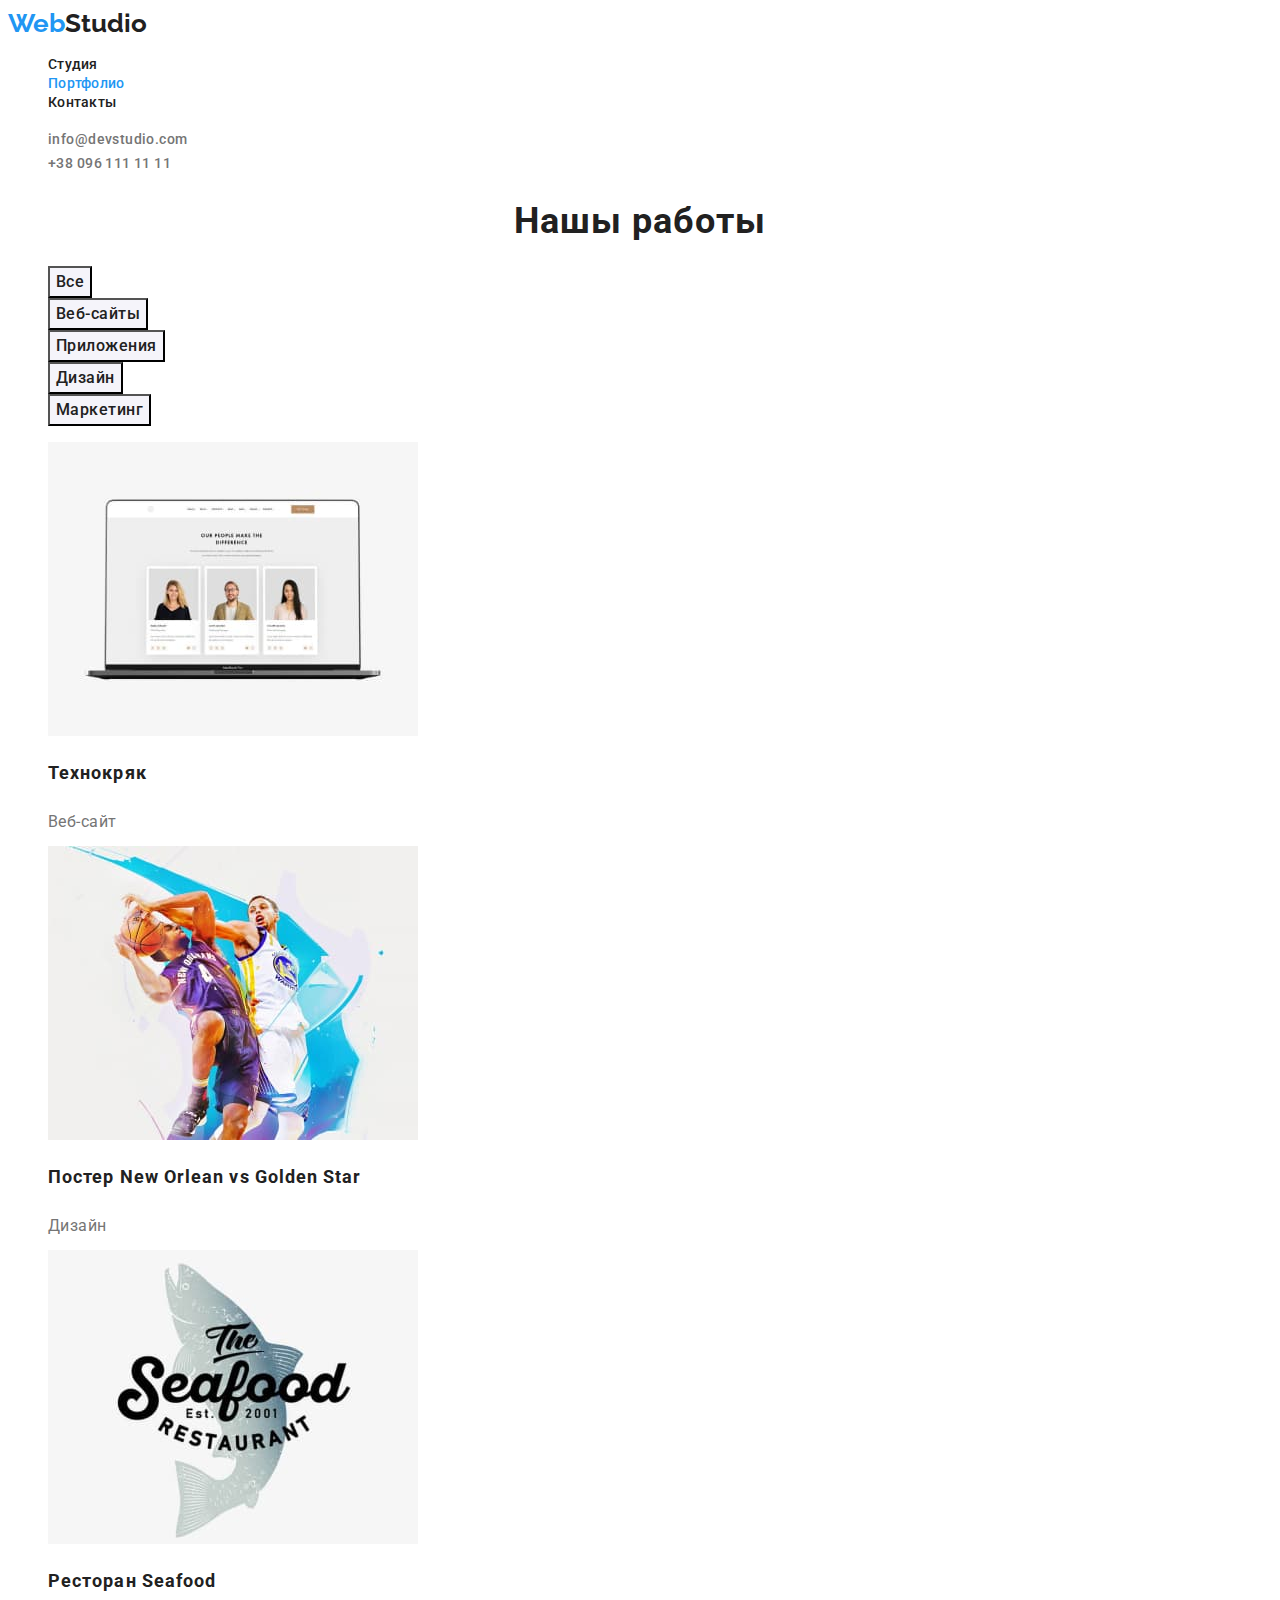
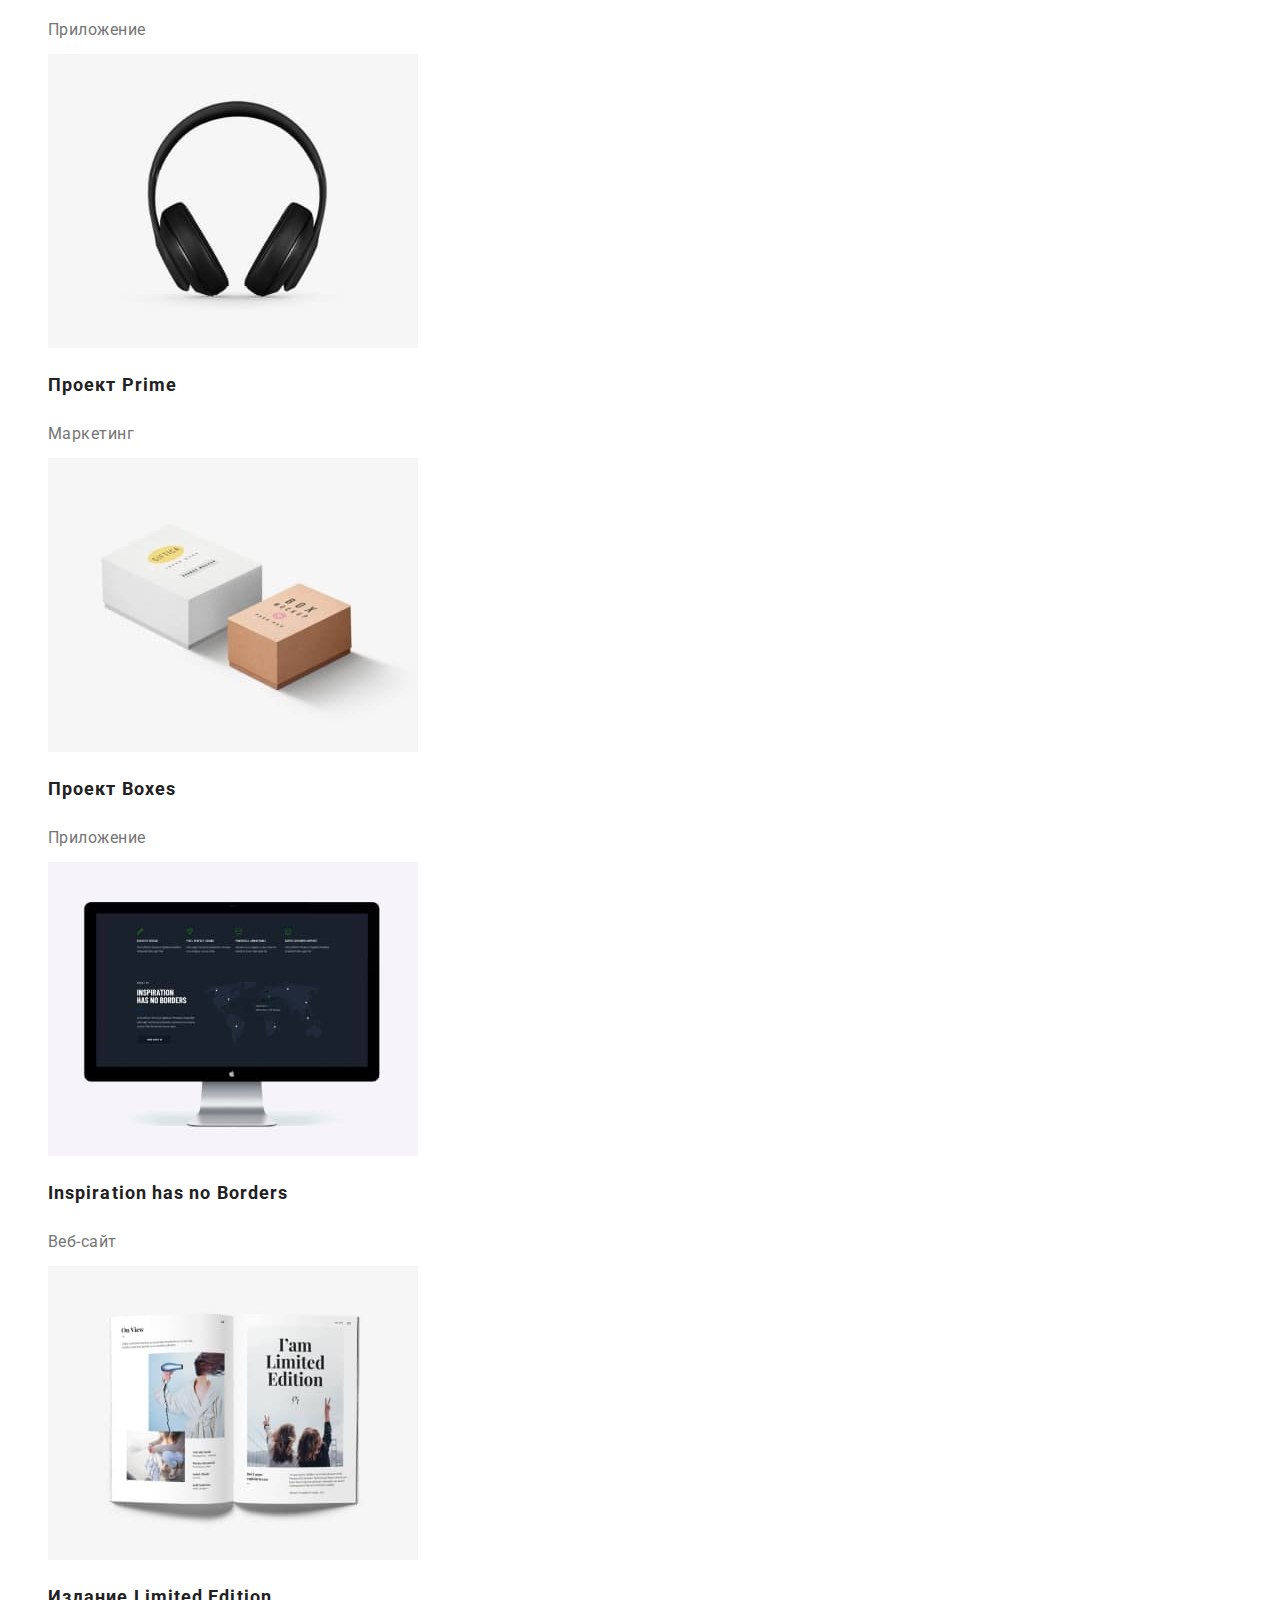
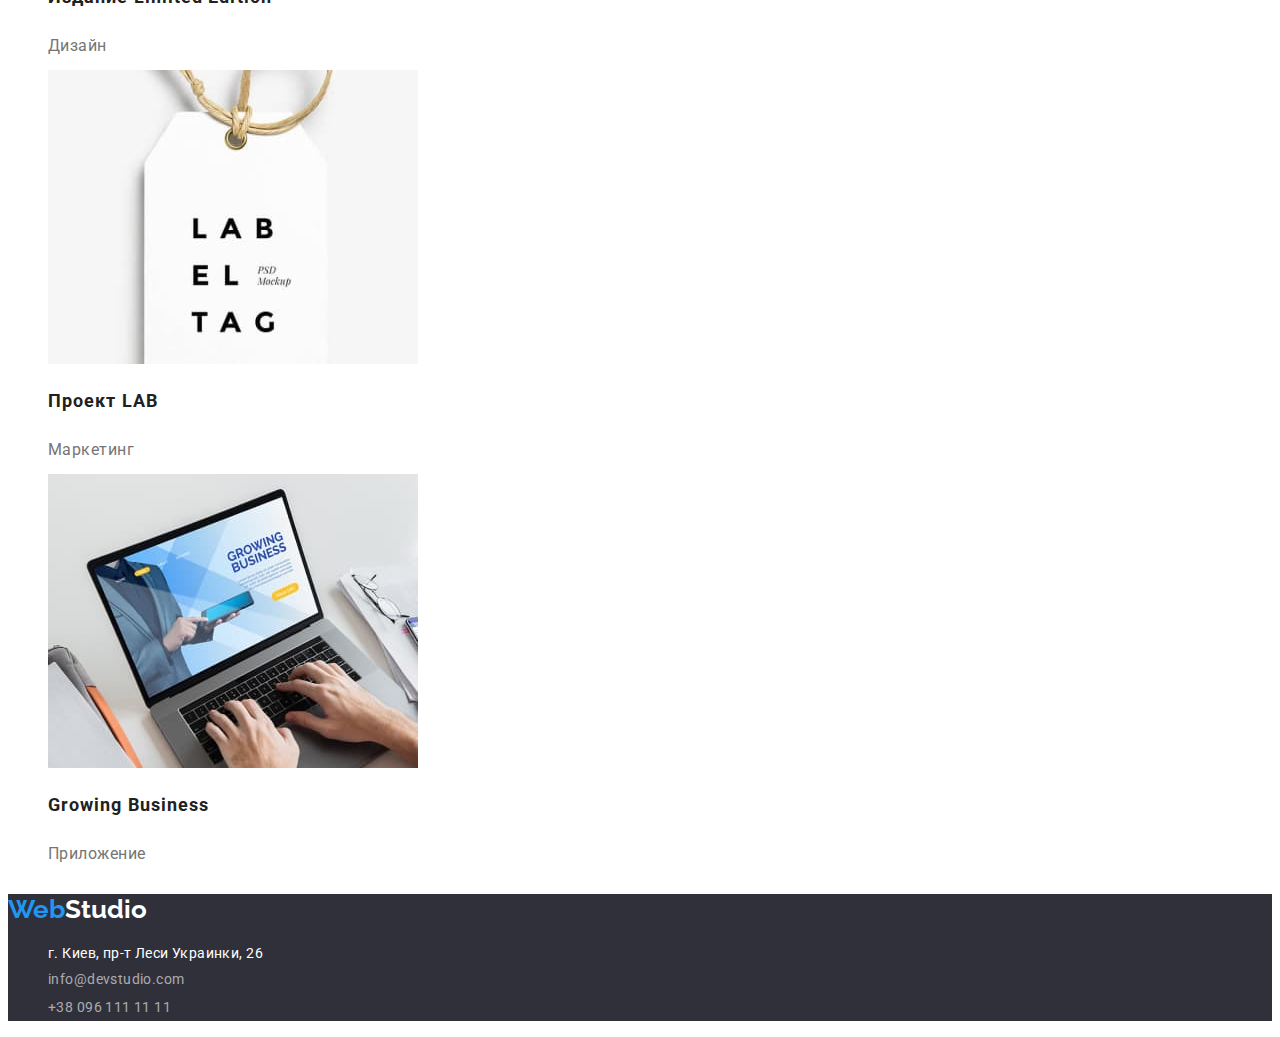
==== portfolio.html @ 5c6fa49e "Create a new repository #3" ====
<!DOCTYPE html>

<html lang="ru">

<head>
    <meta charset="UTF-8">
    <title>Портфолио</title>
    <link rel="preconnect" href="https://fonts.googleapis.com">
    <link rel="preconnect" href="https://fonts.gstatic.com" crossorigin>
    <link href="https://fonts.googleapis.com/css2?family=Raleway:wght@700&family=Roboto:wght@400;500;700;900&display=swap" rel="stylesheet">
    <link rel="stylesheet" href="./css/styles.css" />
</head>
<body>
    <header class="main-header">
        <a href="./index.html" class="logo"><span class="accent">Web</span>Studio</a>
        <nav class="main-nav">
            <ul class="list">
                <li class="mian-menu-item">
                    <a href="./index.html" class="main-menu-link">Студия</a>
                </li>
                <li class="main-menu-item">
                    <a href="./portfolio.html" class="current main-menu-link">Портфолио</a>
                </li>
                <li class="main-menu-item">
                    <a href="#" class="main-menu-link">Контакты</a>
                </li>
            </ul>
        </nav>
        <ul class="list">
            <li class="address-link">
                <a href="mailto:info@devstudio.com" class="contacts-header">info@devstudio.com</a>
            </li>
            <li class="address-link">
                <a href="tel:+380961111111" class="contacts-header">+38 096 111 11 11</a>
            </li>
        </ul>
    </header>
    <main>
        <section class="our-job">
            <h1 class="section-title">Нашы работы</h1>
            <ul class="filter list">
                <li class="filter-item">
                    <button type="button" class="filter-button">Все</button>
                </li>
                <li class="filter-item">
                    <button type="button" class="filter-button">Веб-сайты</button>
                </li>
                <li class="filter-item">
                    <button type="button" class="filter-button">Приложения</button>
                </li>
                <li class="filter-item">
                    <button type="button" class="filter-button">Дизайн</button>
                </li>
                <li class="filter-item">
                    <button type="button" class="filter-button">Маркетинг</button>
                </li>
            </ul>
            <ul class="list">
                <li class="project-card">
                    <img src="./images/card-technockrayk.jpg" alt="Основная страница сайта" width="370" height="294">
                    <h2 class="card-title">Технокряк</h2>
                    <p class="project-category">Веб-сайт</p>
                </li>
                <li class="project-card">
                    <img src="./images/card-poster.jpg" alt="Два баскетболиста с мячом" width="370" height="294">
                    <h2 class="card-title">Постер New Orlean vs Golden Star</h2>
                    <p class="project-category">Дизайн</p>
                </li>
                <li class="project-card">
                    <img src="./images/card-restoran.jpg" alt="Логотп ресторана" width="370" height="294">
                    <h2 class="card-title">Ресторан Seafood</h2>
                    <p class="project-category">Приложение</p>
                </li>
                <li class="project-card">
                    <img src="./images/card-prime.jpg" alt="Полноразмерные наушники" width="370" height="294">
                    <h2 class="card-title">Проект Prime</h2>
                    <p class="project-category">Маркетинг</p>
                </li>
                <li class="project-card">
                    <img src="./images/card-boxes.jpg" alt="Две коробки" width="370" height="294">
                    <h2 class="card-title">Проект Boxes</h2>
                    <p class="project-category">Приложение</p>
                </li>
                <li class="project-card">
                    <img src="./images/card-noborders.jpg" alt="Фото главной страници 'проекта' Веб-сайта на мониторе" width="370" height="294">
                    <h2 class="card-title">Inspiration has no Borders</h2>
                    <p class="project-category">Веб-сайт</p>
                </li>
                <li class="project-card">
                    <img src="./images/card-publication.jpg" alt="<Журнал в развороте>" width="370" height="294">
                    <h2 class="card-title">Издание Limited Edition</h2>
                    <p class="project-category">Дизайн</p>
                </li>
                <li class="project-card">
                    <img src="./images/card-lab.jpg" alt="Бирка с логотипом проекта" width="370" height="294">
                    <h2 class="card-title">Проект LAB</h2>
                    <p class="project-category">Маркетинг</p>
                </li>
                <li class="project-card">
                    <img src="./images/card-growing.jpg" alt="Фото Веб-сайта для приложения на ноутбуке" width="370" height="294">
                    <h2 class="card-title">Growing Business</h2>
                    <p class="project-category">Приложение</p>
                </li>
            </ul>
        </section>
    </main>
    <footer class="main-footer">
        <a href="./index.html" class="logo"><span class="accent">Web</span><span class="logo-white">Studio</span></a>
        <address>
            <ul class="list">
                <li>
                    <a href="#" class="address-link">г. Киев, пр-т Леси Украинки, 26</a>
                </li>
                <li>
                    <a href="mailto:info@devstudio.com" class="contacts-footer">info@devstudio.com</a>
                </li>
                <li>
                    <a href="tel:+380961111111" class="contacts-footer">+38 096 111 11 11</a>
                </li>
            </ul>
        </address>
    </footer>
</body>

</html>
---- css/styles.css ----
:root {
  --primary-text-color: rgba(33, 33, 33, 1);
  --secondary-text-color: rgba(117, 117, 117, 1);
  --accent-color: rgba(33, 150, 243, 1);
  --primary-white-color: rgba(255, 255, 255, 1);
  --secondary-section-color: rgba(245, 244, 250, 1);
  --slave-bcg-color: rgba(47, 48, 58, 1);
  --contacts-footer: rgba(255, 255, 255, 0.6);
  }
body {
  background-color: var(--primary-white-color);
  color: var(--primary-text-color);
  font-family: Roboto, sans-serif;
}
.accent {
  color: var(--accent-color);
}
.logo {
  text-decoration-line: none;
  font-family: Raleway;
  font-size: 26px;
  font-weight: 700;
  line-height: 1.17;
  color: var(--primary-text-color);
}
.contacts-header {
  font-style: normal;
  text-decoration: none;  
  color: var(--secondary-text-color);
  font-weight: 500;
}
.contacts-header:hover,
.contacts-header:focus {
  color: var(--accent-color);
  
}
.contacts-footer {
  text-decoration-line: none;
  font-family: Roboto;
  font-style: normal;
  font-weight: 400;
  font-size: 14px;
  line-height: 2;
  letter-spacing: 0.03em;
  color: var(--contacts-footer);
}

.contacts-footer:hover,
.contacts-footer:focus {
  text-decoration-line: none;
  font-family: Roboto;
  font-style: normal;
  font-weight: 400;
  font-size: 14px;
  line-height: 2;
  letter-spacing: 0.03em;
  color: var(--accent-color);
}
.vision-description {
  font-style: normal;
  font-weight: 400;
  font-size: 14px;
  line-height: 1.7;
  letter-spacing: 0.03em;
  color: var(--secondary-text-color);
}
.list {
  list-style-type: none;
}
.main-menu-link {
  text-decoration-line: none;
  font-size: 14px;
  font-weight: 500;
  line-height: 1.17;
  letter-spacing: 0.02em;
  color: var(--primary-text-color);
}

.main-menu-link:hover,
.main-menu-link:focus {
  color: var(--accent-color);
}

.current{
  color: var(--accent-color);
}
.hero {
  background-color: var(--slave-bcg-color);
}
.hero-title {
  font-size: 44px;
  font-weight: 900;
  line-height: 1.36;
  letter-spacing: 0.06em;
  text-align: center;
  text-transform: uppercase;
  color: var(--primary-white-color);
}
.hero-button {
  font-family: Roboto;
  font-style: normal;
  font-weight: 700;
  font-size: 16px;
  line-height: 1.88;
  align-items: center;
  text-align: center;
  letter-spacing: 0.06em;
  color: var(--primary-white-color);
  background-color: var(--accent-color);
  position: absolute;
  width: 200px;
  height: 50px;
  box-shadow: 0px 4px 4px rgba(0, 0, 0, 0.15);
  border-radius: 4px;
}
.hero-button:hover,
.hero-button:focus {
  font-family: Roboto;
  font-style: normal;
  font-weight: 700;
  font-size: 16px;
  line-height: 1.88;
  align-items: center;
  text-align: center;
  letter-spacing: 0.06em;
  color: var(--primary-white-color);
  background-color: rgba(33, 150, 243, 1);
  position: absolute;
  width: 200px;
  height: 50px;
  box-shadow: 0px 4px 4px rgba(0, 0, 0, 0.15);
  border-radius: 4px;
}
.filter-button {
  font-family: Roboto;
  font-weight: 500;
  font-size: 16px;
  line-height: 1.63;
  text-align: center;
  letter-spacing: 0.03em;
  color: var(--primary-text-color);
  background-color:var(--secondary-section-color);
}
.filter-button:hover,
.filter-button:focus {
  color: var(--primary-white-color);
  background-color:var(--accent-color);
}
.vision-title {
  font-family: Roboto;
  font-weight: 700;
  font-size: 14px;
  line-height: 1.14;
  letter-spacing: 0.03em;
  text-transform: uppercase;
}
.secondary-section{
  background-color: var(--secondary-section-color);
}
.section-title {
  font-weight: 700;
  font-size: 36px;
  line-height: 1.17;
  text-align: center;
  letter-spacing: 0.03em;
}
.crew-card {
  width: 270px;
  height: 368px;
  background-color: var(--primary-white-color);
}
.project-card {
  width: 370px;
  height: 404px;
}
.project-category {
  font-style: normal;
  font-weight: 400;
  font-size: 16px;
  line-height: 30px;
  letter-spacing: 0.03em;
  color: var(--secondary-text-color);
}
.card-title {
  font-style: normal;
  font-weight: 700;
  font-size: 18px;
  line-height: 2;
  letter-spacing: 0.06em;
}
.crew-name {
  font-weight: 500;
  font-size: 16px;
  line-height: 1.19;
  letter-spacing: 0.03em;
}
.crew-job { 
  font-weight: 400;
  font-size: 16px;
  line-height: 1.19;
  letter-spacing: 0.03em;
  color: var(--secondary-text-color);
}
.address-link {
  text-decoration:none;
  font-family: Roboto;
  font-style: normal;
  font-weight: 400;
  font-size: 14px;
  line-height: 24px;
  letter-spacing: 0.03em;
  color: var(--primary-white-color);
}
.main-footer {
  background-color: var(--slave-bcg-color);
}
.logo-white {
  color: var(--primary-white-color);
}
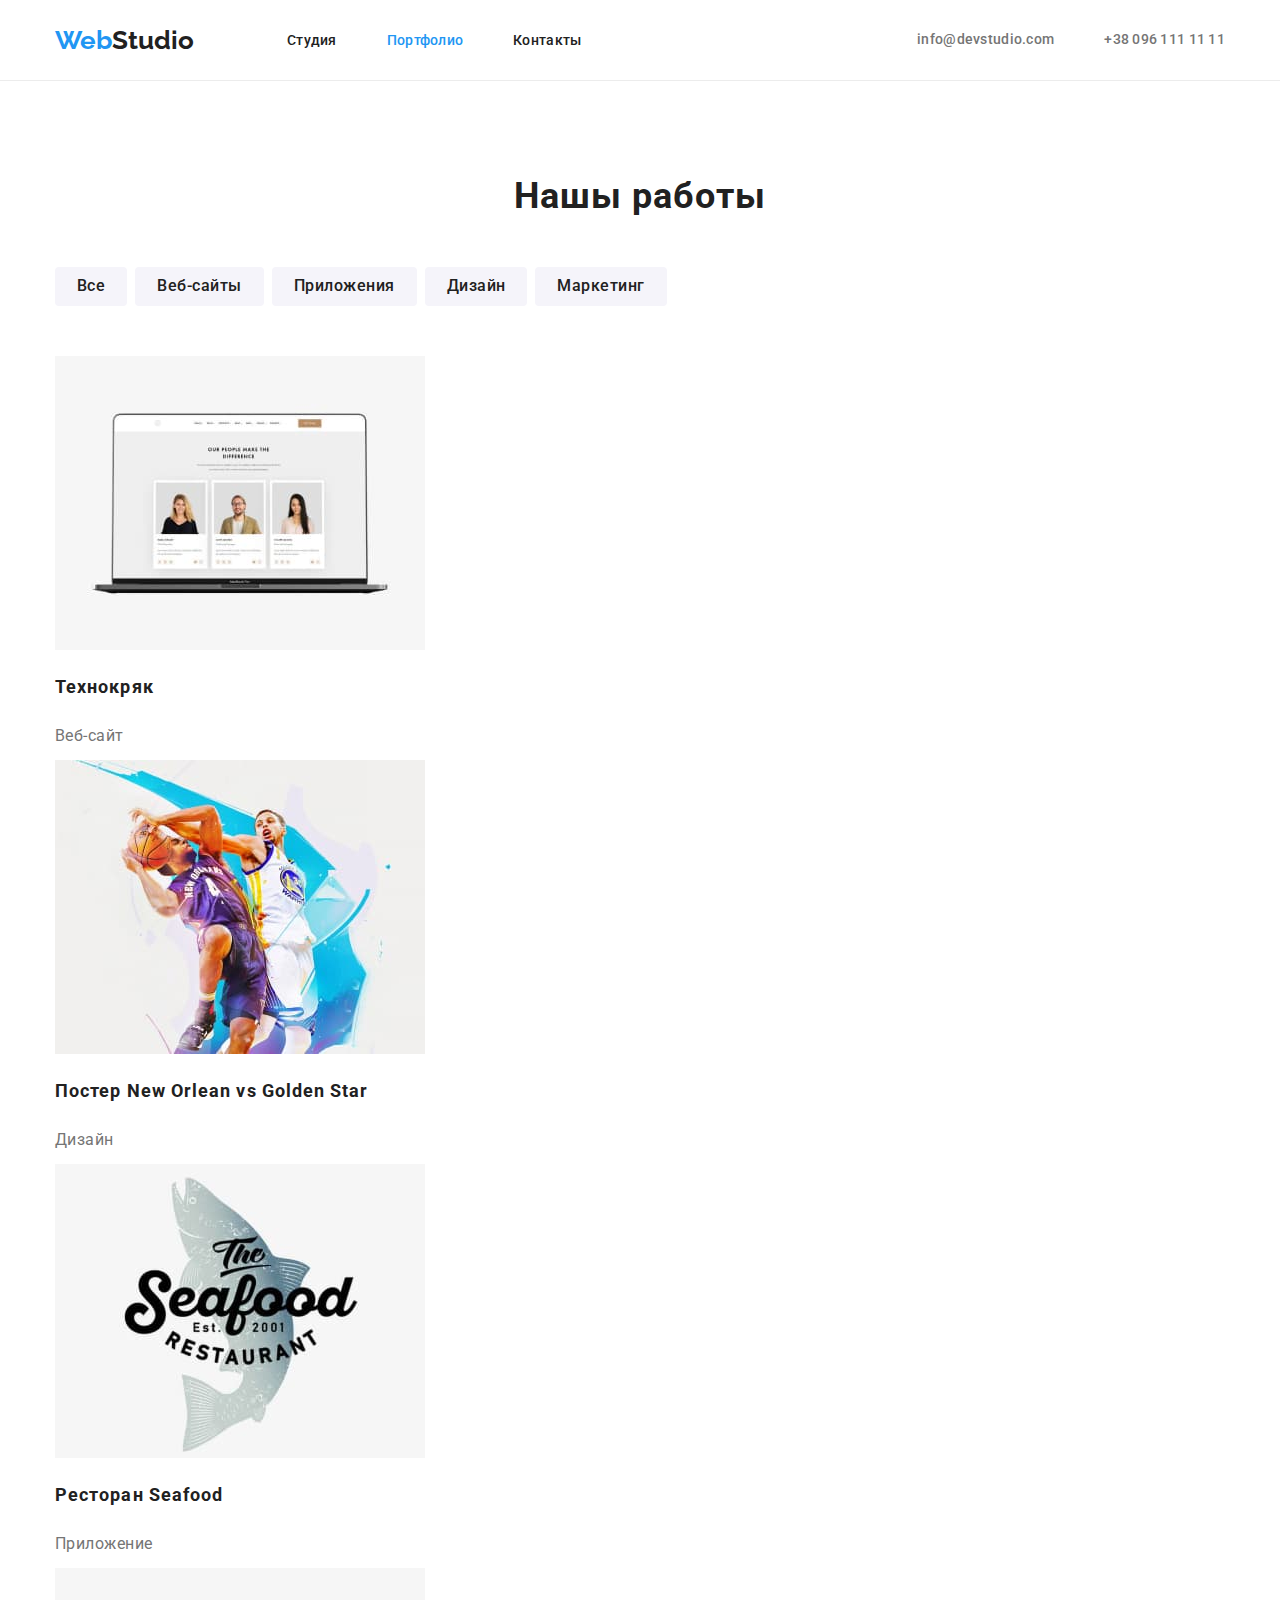
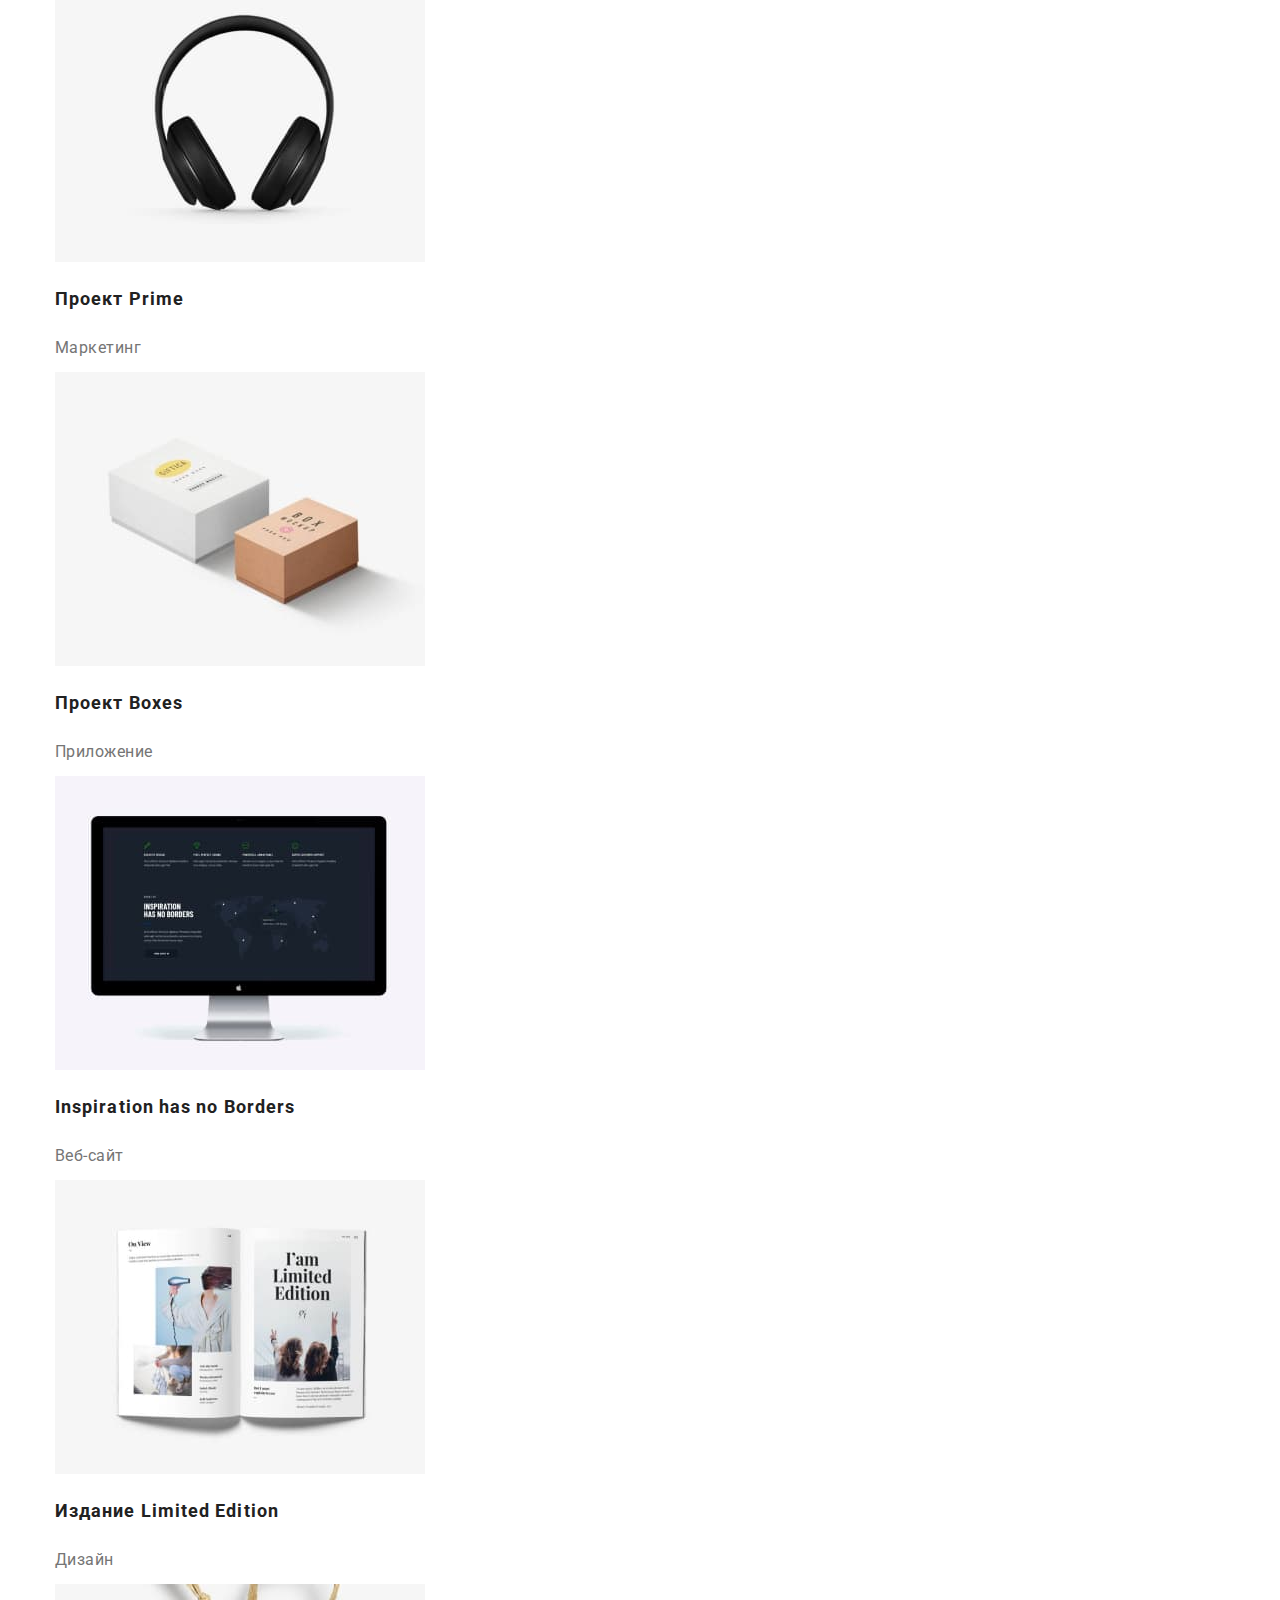
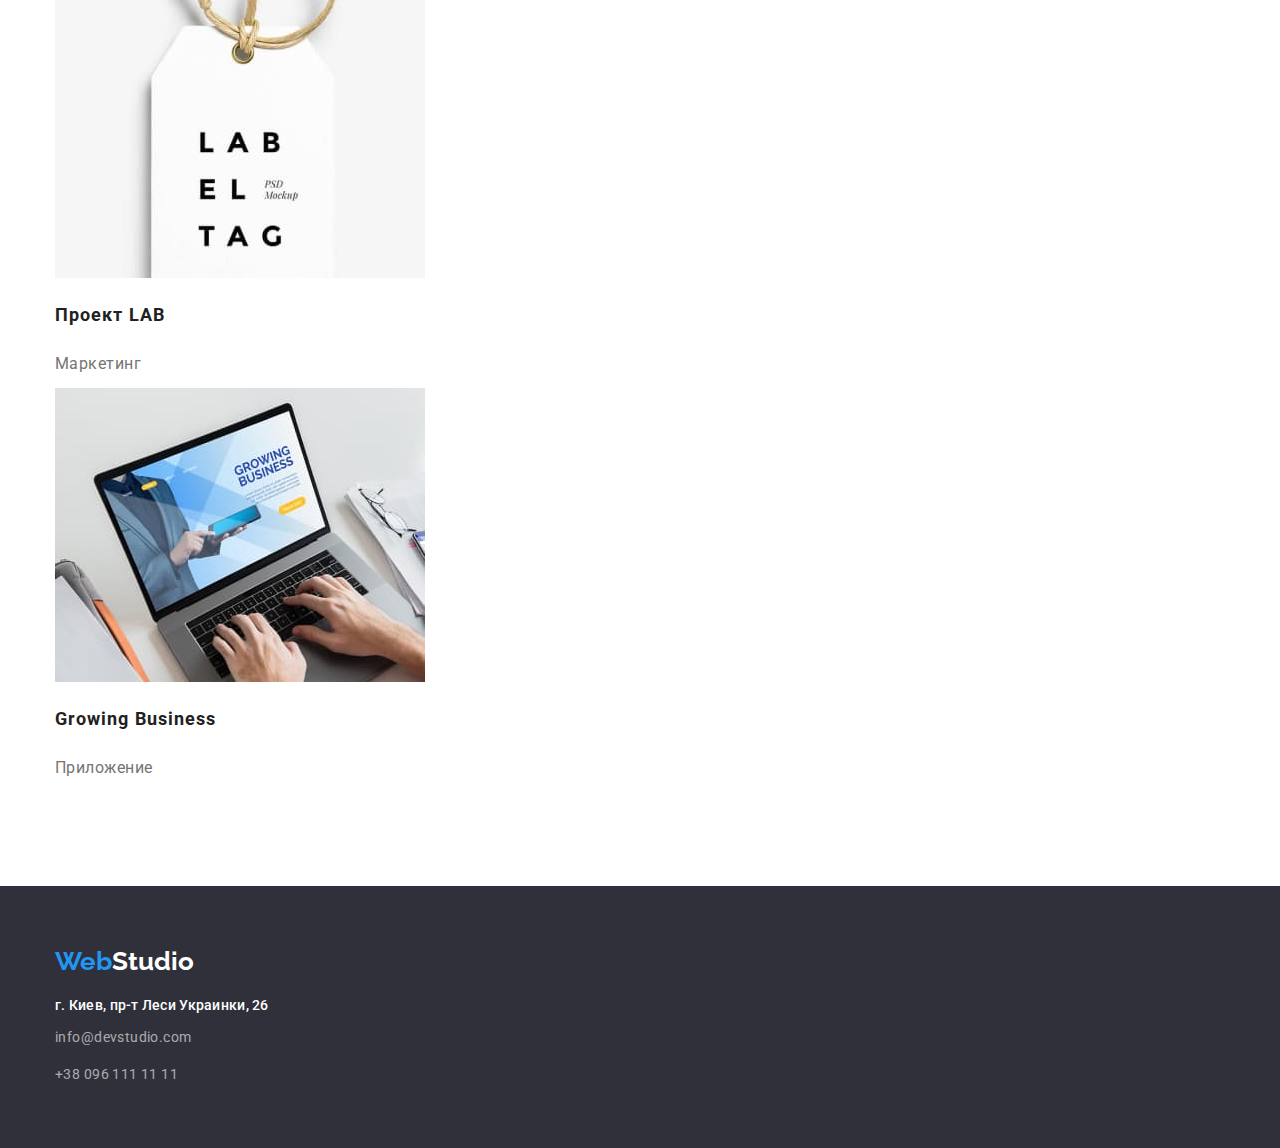
==== commit e5f331bd: "corrected and add code for new topiks in module 3" ====
--- a/portfolio.html
+++ b/portfolio.html
@@ -7,119 +7,140 @@
     <title>Портфолио</title>
     <link rel="preconnect" href="https://fonts.googleapis.com">
     <link rel="preconnect" href="https://fonts.gstatic.com" crossorigin>
-    <link href="https://fonts.googleapis.com/css2?family=Raleway:wght@700&family=Roboto:wght@400;500;700;900&display=swap" rel="stylesheet">
+    <link
+        href="https://fonts.googleapis.com/css2?family=Raleway:wght@700&family=Roboto:wght@400;500;700;900&display=swap"
+        rel="stylesheet"
+    />
+    <link 
+        rel="stylesheet" 
+        href="https://cdnjs.cloudflare.com/ajax/libs/modern-normalize/1.1.0/modern-normalize.min.css" 
+    />
     <link rel="stylesheet" href="./css/styles.css" />
 </head>
+
 <body>
-    <header class="main-header">
-        <a href="./index.html" class="logo"><span class="accent">Web</span>Studio</a>
-        <nav class="main-nav">
-            <ul class="list">
-                <li class="mian-menu-item">
-                    <a href="./index.html" class="main-menu-link">Студия</a>
-                </li>
-                <li class="main-menu-item">
-                    <a href="./portfolio.html" class="current main-menu-link">Портфолио</a>
-                </li>
-                <li class="main-menu-item">
-                    <a href="#" class="main-menu-link">Контакты</a>
-                </li>
-            </ul>
-        </nav>
-        <ul class="list">
-            <li class="address-link">
-                <a href="mailto:info@devstudio.com" class="contacts-header">info@devstudio.com</a>
-            </li>
-            <li class="address-link">
-                <a href="tel:+380961111111" class="contacts-header">+38 096 111 11 11</a>
-            </li>
-        </ul>
-    </header>
+    <div class="bkgnd-header">
+        <div class="container">
+            <header class="main-header">
+                <a href="./index.html" class="logo"><span class="accent">Web</span>Studio</a>
+                <nav class="main-nav">
+                    <ul class="main-manu list">
+                        <li class="link">
+                            <a href="./index.html" class="main-menu-link">Студия</a>
+                        </li>
+                        <li class="link">
+                            <a href="./portfolio.html" class="current main-menu-link">Портфолио</a>
+                        </li>
+                        <li class="link">
+                            <a href="#" class="main-menu-link">Контакты</a>
+                        </li>
+                    </ul>
+                </nav>
+                <ul class="address-nav list">
+                    <li class="address-link">
+                        <a href="mailto:info@devstudio.com" class="contacts-header">info@devstudio.com</a>
+                    </li>
+                    <li class="address-link">
+                        <a href="tel:+380961111111" class="contacts-header">+38 096 111 11 11</a>
+                    </li>
+                </ul>
+            </header>
+        </div>
+    </div>
     <main>
-        <section class="our-job">
-            <h1 class="section-title">Нашы работы</h1>
-            <ul class="filter list">
-                <li class="filter-item">
-                    <button type="button" class="filter-button">Все</button>
-                </li>
-                <li class="filter-item">
-                    <button type="button" class="filter-button">Веб-сайты</button>
-                </li>
-                <li class="filter-item">
-                    <button type="button" class="filter-button">Приложения</button>
-                </li>
-                <li class="filter-item">
-                    <button type="button" class="filter-button">Дизайн</button>
-                </li>
-                <li class="filter-item">
-                    <button type="button" class="filter-button">Маркетинг</button>
-                </li>
-            </ul>
-            <ul class="list">
-                <li class="project-card">
-                    <img src="./images/card-technockrayk.jpg" alt="Основная страница сайта" width="370" height="294">
-                    <h2 class="card-title">Технокряк</h2>
-                    <p class="project-category">Веб-сайт</p>
-                </li>
-                <li class="project-card">
-                    <img src="./images/card-poster.jpg" alt="Два баскетболиста с мячом" width="370" height="294">
-                    <h2 class="card-title">Постер New Orlean vs Golden Star</h2>
-                    <p class="project-category">Дизайн</p>
-                </li>
-                <li class="project-card">
-                    <img src="./images/card-restoran.jpg" alt="Логотп ресторана" width="370" height="294">
-                    <h2 class="card-title">Ресторан Seafood</h2>
-                    <p class="project-category">Приложение</p>
-                </li>
-                <li class="project-card">
-                    <img src="./images/card-prime.jpg" alt="Полноразмерные наушники" width="370" height="294">
-                    <h2 class="card-title">Проект Prime</h2>
-                    <p class="project-category">Маркетинг</p>
-                </li>
-                <li class="project-card">
-                    <img src="./images/card-boxes.jpg" alt="Две коробки" width="370" height="294">
-                    <h2 class="card-title">Проект Boxes</h2>
-                    <p class="project-category">Приложение</p>
-                </li>
-                <li class="project-card">
-                    <img src="./images/card-noborders.jpg" alt="Фото главной страници 'проекта' Веб-сайта на мониторе" width="370" height="294">
-                    <h2 class="card-title">Inspiration has no Borders</h2>
-                    <p class="project-category">Веб-сайт</p>
-                </li>
-                <li class="project-card">
-                    <img src="./images/card-publication.jpg" alt="<Журнал в развороте>" width="370" height="294">
-                    <h2 class="card-title">Издание Limited Edition</h2>
-                    <p class="project-category">Дизайн</p>
-                </li>
-                <li class="project-card">
-                    <img src="./images/card-lab.jpg" alt="Бирка с логотипом проекта" width="370" height="294">
-                    <h2 class="card-title">Проект LAB</h2>
-                    <p class="project-category">Маркетинг</p>
-                </li>
-                <li class="project-card">
-                    <img src="./images/card-growing.jpg" alt="Фото Веб-сайта для приложения на ноутбуке" width="370" height="294">
-                    <h2 class="card-title">Growing Business</h2>
-                    <p class="project-category">Приложение</p>
-                </li>
-            </ul>
-        </section>
+        <div class="container">
+            <section class="section">
+                <h1 class="section-title">Нашы работы</h1>
+                <ul class="filter list">
+                    <li class="filter-item">
+                        <button type="button" class="filter-button">Все</button>
+                    </li>
+                    <li class="filter-item">
+                        <button type="button" class="filter-button">Веб-сайты</button>
+                    </li>
+                    <li class="filter-item">
+                        <button type="button" class="filter-button">Приложения</button>
+                    </li>
+                    <li class="filter-item">
+                        <button type="button" class="filter-button">Дизайн</button>
+                    </li>
+                    <li class="filter-item">
+                        <button type="button" class="filter-button">Маркетинг</button>
+                    </li>
+                </ul>
+                <ul class="list">
+                    <li class="project-card">
+                        <img src="./images/card-technockrayk.jpg" alt="Основная страница сайта" width="370" height="294">
+                        <h2 class="card-title">Технокряк</h2>
+                        <p class="project-category">Веб-сайт</p>
+                    </li>
+                    <li class="project-card">
+                        <img src="./images/card-poster.jpg" alt="Два баскетболиста с мячом" width="370" height="294">
+                        <h2 class="card-title">Постер New Orlean vs Golden Star</h2>
+                        <p class="project-category">Дизайн</p>
+                    </li>
+                    <li class="project-card">
+                        <img src="./images/card-restoran.jpg" alt="Логотп ресторана" width="370" height="294">
+                        <h2 class="card-title">Ресторан Seafood</h2>
+                        <p class="project-category">Приложение</p>
+                    </li>
+                    <li class="project-card">
+                        <img src="./images/card-prime.jpg" alt="Полноразмерные наушники" width="370" height="294">
+                        <h2 class="card-title">Проект Prime</h2>
+                        <p class="project-category">Маркетинг</p>
+                    </li>
+                    <li class="project-card">
+                        <img src="./images/card-boxes.jpg" alt="Две коробки" width="370" height="294">
+                        <h2 class="card-title">Проект Boxes</h2>
+                        <p class="project-category">Приложение</p>
+                    </li>
+                    <li class="project-card">
+                        <img src="./images/card-noborders.jpg" alt="Фото главной страници 'проекта' Веб-сайта на мониторе"
+                            width="370" height="294">
+                        <h2 class="card-title">Inspiration has no Borders</h2>
+                        <p class="project-category">Веб-сайт</p>
+                    </li>
+                    <li class="project-card">
+                        <img src="./images/card-publication.jpg" alt="<Журнал в развороте>" width="370" height="294">
+                        <h2 class="card-title">Издание Limited Edition</h2>
+                        <p class="project-category">Дизайн</p>
+                    </li>
+                    <li class="project-card">
+                        <img src="./images/card-lab.jpg" alt="Бирка с логотипом проекта" width="370" height="294">
+                        <h2 class="card-title">Проект LAB</h2>
+                        <p class="project-category">Маркетинг</p>
+                    </li>
+                    <li class="project-card">
+                        <img src="./images/card-growing.jpg" alt="Фото Веб-сайта для приложения на ноутбуке" width="370"
+                            height="294">
+                        <h2 class="card-title">Growing Business</h2>
+                        <p class="project-category">Приложение</p>
+                    </li>
+                </ul>
+            </section>
+        </div>
     </main>
-    <footer class="main-footer">
-        <a href="./index.html" class="logo"><span class="accent">Web</span><span class="logo-white">Studio</span></a>
-        <address>
-            <ul class="list">
-                <li>
-                    <a href="#" class="address-link">г. Киев, пр-т Леси Украинки, 26</a>
-                </li>
-                <li>
-                    <a href="mailto:info@devstudio.com" class="contacts-footer">info@devstudio.com</a>
-                </li>
-                <li>
-                    <a href="tel:+380961111111" class="contacts-footer">+38 096 111 11 11</a>
-                </li>
-            </ul>
-        </address>
-    </footer>
+    <div class="bkgnd-footer">
+        <div class="container">
+            <footer class="main-footer">
+                <a href="./index.html" class="logo-footer"><span class="accent">Web</span><span
+                        class="logo-white">Studio</span></a>
+                <address>
+                    <ul class="address-footer list">
+                        <li class="address-item">
+                            <a href="#" class="address-link">г. Киев, пр-т Леси Украинки, 26</a>
+                        </li>
+                        <li class="address-item">
+                            <a href="mailto:info@devstudio.com" class="contacts-footer">info@devstudio.com</a>
+                        </li>
+                        <li class="address-item">
+                            <a href="tel:+380961111111" class="contacts-footer">+38 096 111 11 11</a>
+                        </li>
+                    </ul>
+                </address>
+            </footer>
+        </div>
+    </div>
 </body>
 
 </html>--- a/css/styles.css
+++ b/css/styles.css
@@ -1,22 +1,55 @@
-
 :root {
   --primary-text-color: rgba(33, 33, 33, 1);
   --secondary-text-color: rgba(117, 117, 117, 1);
   --accent-color: rgba(33, 150, 243, 1);
+  --hover-button:;
   --primary-white-color: rgba(255, 255, 255, 1);
   --secondary-section-color: rgba(245, 244, 250, 1);
   --slave-bcg-color: rgba(47, 48, 58, 1);
   --contacts-footer: rgba(255, 255, 255, 0.6);
-  }
+}
+
+html {
+  box-sizing: border-box;
+}
+
+*,
+*::before,
+*::after {
+box-sizing: inherit;
+}
+
+.list {
+  padding: 0;
+  margin: 0;
+  list-style-type: none;
+}
+
 body {
   background-color: var(--primary-white-color);
   color: var(--primary-text-color);
   font-family: Roboto, sans-serif;
 }
+
 .accent {
   color: var(--accent-color);
 }
-.logo {
+.container {
+  margin-left: auto;
+  margin-right: auto;
+  width: 1200px;
+  padding-left: 0px;
+  padding-right: 0px;
+}
+
+.bkgnd-header {
+  border-bottom: 1px solid rgba(236, 236, 236, 1);
+}
+
+.cont-flex {
+  display: flex;
+}
+.logo, .logo-footer {
   text-decoration-line: none;
   font-family: Raleway;
   font-size: 26px;
@@ -24,17 +57,31 @@
   line-height: 1.17;
   color: var(--primary-text-color);
 }
+
+.logo-footer {
+  margin-bottom: 20px;
+} 
+
+.logo-white {
+  color: var(--primary-white-color);
+}
+
 .contacts-header {
   font-style: normal;
-  text-decoration: none;  
+  text-decoration: none;
   color: var(--secondary-text-color);
   font-weight: 500;
-}
+  display: block;
+  padding-top: 32px;
+  padding-bottom: 32px;
+}
+
 .contacts-header:hover,
 .contacts-header:focus {
   color: var(--accent-color);
-  
-}
+
+}
+
 .contacts-footer {
   text-decoration-line: none;
   font-family: Roboto;
@@ -57,6 +104,7 @@
   letter-spacing: 0.03em;
   color: var(--accent-color);
 }
+
 .vision-description {
   font-style: normal;
   font-weight: 400;
@@ -64,10 +112,32 @@
   line-height: 1.7;
   letter-spacing: 0.03em;
   color: var(--secondary-text-color);
-}
-.list {
-  list-style-type: none;
-}
+  margin: 0;
+}
+
+.main-header {
+  display: flex;
+  align-items: center;
+  margin-left: 15px;
+  margin-right: 15px;
+}
+.main-manu {
+  display: flex;
+  margin-left: 93px;
+}
+
+.main-manu .link + .link {
+  margin-left: 50px;
+}
+
+.address-nav {
+  display: flex;
+  margin-left: auto;
+}
+.address-nav > .address-link + .address-link {
+ margin-left: 50px;
+}
+
 .main-menu-link {
   text-decoration-line: none;
   font-size: 14px;
@@ -75,6 +145,9 @@
   line-height: 1.17;
   letter-spacing: 0.02em;
   color: var(--primary-text-color);
+  padding-top: 32px;
+  padding-bottom: 32px;
+  display: block;
 }
 
 .main-menu-link:hover,
@@ -82,57 +155,92 @@
   color: var(--accent-color);
 }
 
-.current{
-  color: var(--accent-color);
-}
+.current {
+  color: var(--accent-color);
+}
+
 .hero {
+  text-align: center;
   background-color: var(--slave-bcg-color);
-}
+  margin-bottom: 94px;
+}
+
 .hero-title {
+  margin-top: 0;
+  margin-bottom: 30px;
   font-size: 44px;
   font-weight: 900;
   line-height: 1.36;
   letter-spacing: 0.06em;
-  text-align: center;
   text-transform: uppercase;
   color: var(--primary-white-color);
 }
+
 .hero-button {
-  font-family: Roboto;
-  font-style: normal;
   font-weight: 700;
   font-size: 16px;
   line-height: 1.88;
-  align-items: center;
-  text-align: center;
   letter-spacing: 0.06em;
   color: var(--primary-white-color);
   background-color: var(--accent-color);
-  position: absolute;
-  width: 200px;
-  height: 50px;
+  padding: 10px 32px;
   box-shadow: 0px 4px 4px rgba(0, 0, 0, 0.15);
   border-radius: 4px;
-}
+  border: 0;
+}
+
 .hero-button:hover,
 .hero-button:focus {
-  font-family: Roboto;
-  font-style: normal;
-  font-weight: 700;
-  font-size: 16px;
-  line-height: 1.88;
-  align-items: center;
-  text-align: center;
   letter-spacing: 0.06em;
   color: var(--primary-white-color);
   background-color: rgba(33, 150, 243, 1);
-  position: absolute;
-  width: 200px;
-  height: 50px;
   box-shadow: 0px 4px 4px rgba(0, 0, 0, 0.15);
+}
+
+.vision-list {
+  display: flex;
+  flex-wrap: wrap;
+  margin: -15px;
+}
+
+.our-vision-list-item {
+  width: 270px;
+  margin: 15px;
+}
+
+.section {
+  padding-top: 94px;
+  padding-bottom: 94px;
+  margin-left: 15px;
+  margin-right: 15px;
+
+}
+
+.activities {
+  display: flex;
+}
+
+.activities-item + .activities-item {
+  margin-left: 30px;
+}
+
+.no-gap {
+  display: block;
+}
+
+.filter {
+  display: flex;
+  margin-bottom: 50px;
+}
+
+.filter-item + .filter-item {
+  margin-left: 8px;
+}
+
+.filter-button {
+  padding: 6px 22px;
   border-radius: 4px;
-}
-.filter-button {
+  border: 0px;
   font-family: Roboto;
   font-weight: 500;
   font-size: 16px;
@@ -140,13 +248,19 @@
   text-align: center;
   letter-spacing: 0.03em;
   color: var(--primary-text-color);
-  background-color:var(--secondary-section-color);
-}
+  background-color: var(--secondary-section-color);
+}
+
 .filter-button:hover,
 .filter-button:focus {
   color: var(--primary-white-color);
-  background-color:var(--accent-color);
-}
+  background-color: var(--accent-color);
+  box-shadow: 0px 3px 1px rgba(0, 0, 0, 0.1),
+  0px 1px 2px rgba(0, 0, 0, 0.08),
+  0px 2px 2px rgba(0, 0, 0, 0.12);
+  border-radius: 4px;
+}
+
 .vision-title {
   font-family: Roboto;
   font-weight: 700;
@@ -154,34 +268,49 @@
   line-height: 1.14;
   letter-spacing: 0.03em;
   text-transform: uppercase;
-}
-.secondary-section{
+  margin-top: 0;
+  margin-bottom: 10px;
+}
+
+.secondary-section {
   background-color: var(--secondary-section-color);
 }
+
 .section-title {
+  margin-top: 0;
+  margin-bottom: 50px;
   font-weight: 700;
   font-size: 36px;
   line-height: 1.17;
   text-align: center;
   letter-spacing: 0.03em;
 }
+
+.project-card {
+  width: 370px;
+  height: 404px;
+}
+
+.project-category {
+  font-style: normal;
+  font-weight: 400;
+  font-size: 16px;
+  line-height: 30px;
+  letter-spacing: 0.03em;
+  color: var(--secondary-text-color);
+}
+
 .crew-card {
   width: 270px;
   height: 368px;
   background-color: var(--primary-white-color);
-}
-.project-card {
-  width: 370px;
-  height: 404px;
-}
-.project-category {
-  font-style: normal;
-  font-weight: 400;
-  font-size: 16px;
-  line-height: 30px;
-  letter-spacing: 0.03em;
-  color: var(--secondary-text-color);
-}
+  margin: 15px;
+  box-shadow: 0px 1px 3px rgba(0, 0, 0, 0.12),
+  0px 1px 1px rgba(0, 0, 0, 0.14),
+  0px 2px 1px rgba(0, 0, 0, 0.2);
+  border-radius: 0px 0px 4px 4px;
+}
+
 .card-title {
   font-style: normal;
   font-weight: 700;
@@ -189,32 +318,70 @@
   line-height: 2;
   letter-spacing: 0.06em;
 }
+
+.crew {
+  display: flex;
+  flex-wrap: wrap;
+  margin: -15px;
+}
+
+.crew-photo {
+  margin-bottom: 30px;
+}
+
 .crew-name {
+  text-align: center;
+  margin-top: 0;
+  margin-bottom: 10px;
   font-weight: 500;
   font-size: 16px;
   line-height: 1.19;
   letter-spacing: 0.03em;
 }
-.crew-job { 
+
+.crew-job {
+  text-align: center;
+  margin-top: 0;
+  margin-bottom: 30px;
   font-weight: 400;
   font-size: 16px;
   line-height: 1.19;
   letter-spacing: 0.03em;
   color: var(--secondary-text-color);
 }
+
 .address-link {
-  text-decoration:none;
-  font-family: Roboto;
-  font-style: normal;
-  font-weight: 400;
-  font-size: 14px;
-  line-height: 24px;
-  letter-spacing: 0.03em;
-  color: var(--primary-white-color);
-}
+  text-decoration: none;
+  font-family: Roboto;
+  font-style: normal;
+  font-weight: 500;
+  font-size: 14px;
+  line-height: 1.14;
+  letter-spacing: 0.02em;
+  color: var(--primary-white-color);
+}
+
 .main-footer {
+  display: flex;
+  flex-direction: column;
+  margin-left: 15px;
+  margin-right: 15px;
+  padding-top: 60px;
+  padding-bottom: 60px;
+}
+
+
+
+.bkgnd-footer {
   background-color: var(--slave-bcg-color);
-}
-.logo-white {
-  color: var(--primary-white-color);
-}
+  margin: auto;
+}
+
+.address-footer {
+  display: flex;
+  flex-direction: column;
+}
+
+.address-item + .address-item{
+ margin-top: 9px;
+}
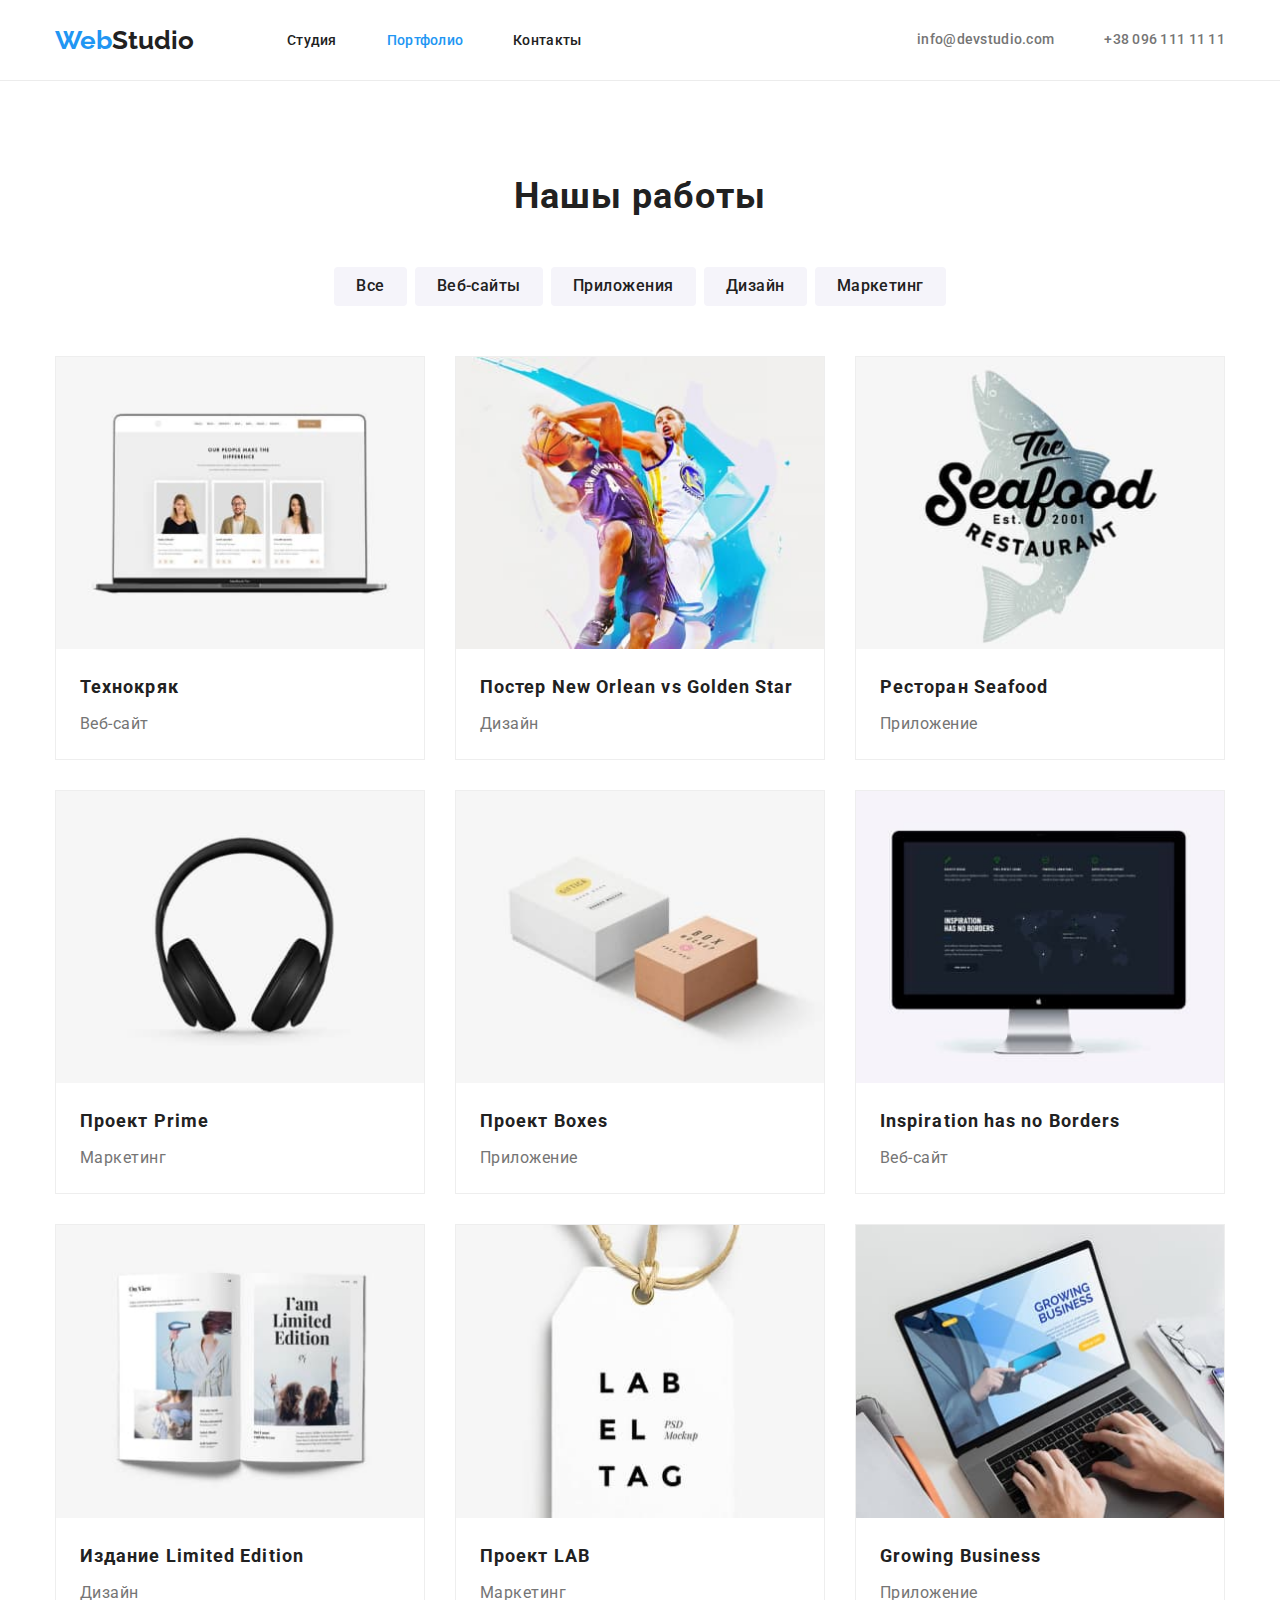
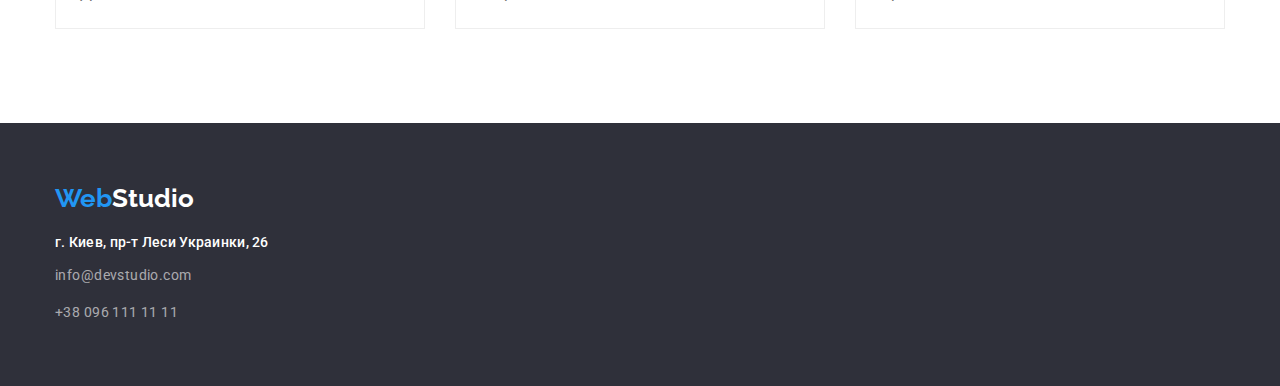
==== commit 8b7cb44f: "completed module 3" ====
--- a/portfolio.html
+++ b/portfolio.html
@@ -68,52 +68,52 @@
                         <button type="button" class="filter-button">Маркетинг</button>
                     </li>
                 </ul>
-                <ul class="list">
+                <ul class="project-portfolio list">
                     <li class="project-card">
-                        <img src="./images/card-technockrayk.jpg" alt="Основная страница сайта" width="370" height="294">
-                        <h2 class="card-title">Технокряк</h2>
+                        <img class="project-img no-gap" src="./images/card-technockrayk.jpg" alt="Основная страница сайта" width="370" height="294">
+                        <h2 class="project-name">Технокряк</h2>
                         <p class="project-category">Веб-сайт</p>
                     </li>
                     <li class="project-card">
-                        <img src="./images/card-poster.jpg" alt="Два баскетболиста с мячом" width="370" height="294">
-                        <h2 class="card-title">Постер New Orlean vs Golden Star</h2>
+                        <img class="project-img no-gap" src="./images/card-poster.jpg" alt="Два баскетболиста с мячом" width="370" height="294">
+                        <h2 class="project-name">Постер New Orlean vs Golden Star</h2>
                         <p class="project-category">Дизайн</p>
                     </li>
                     <li class="project-card">
-                        <img src="./images/card-restoran.jpg" alt="Логотп ресторана" width="370" height="294">
-                        <h2 class="card-title">Ресторан Seafood</h2>
+                        <img class="project-img no-gap" src="./images/card-restoran.jpg" alt="Логотп ресторана" width="370" height="294">
+                        <h2 class="project-name">Ресторан Seafood</h2>
                         <p class="project-category">Приложение</p>
                     </li>
                     <li class="project-card">
-                        <img src="./images/card-prime.jpg" alt="Полноразмерные наушники" width="370" height="294">
-                        <h2 class="card-title">Проект Prime</h2>
+                        <img class="project-img no-gap" src="./images/card-prime.jpg" alt="Полноразмерные наушники" width="370" height="294">
+                        <h2 class="project-name">Проект Prime</h2>
                         <p class="project-category">Маркетинг</p>
                     </li>
                     <li class="project-card">
-                        <img src="./images/card-boxes.jpg" alt="Две коробки" width="370" height="294">
-                        <h2 class="card-title">Проект Boxes</h2>
+                        <img class="project-img no-gap" src="./images/card-boxes.jpg" alt="Две коробки" width="370" height="294">
+                        <h2 class="project-name">Проект Boxes</h2>
                         <p class="project-category">Приложение</p>
                     </li>
                     <li class="project-card">
-                        <img src="./images/card-noborders.jpg" alt="Фото главной страници 'проекта' Веб-сайта на мониторе"
+                        <img class="project-img no-gap" src="./images/card-noborders.jpg" alt="Фото главной страници 'проекта' Веб-сайта на мониторе"
                             width="370" height="294">
-                        <h2 class="card-title">Inspiration has no Borders</h2>
+                        <h2 class="project-name">Inspiration has no Borders</h2>
                         <p class="project-category">Веб-сайт</p>
                     </li>
                     <li class="project-card">
-                        <img src="./images/card-publication.jpg" alt="<Журнал в развороте>" width="370" height="294">
-                        <h2 class="card-title">Издание Limited Edition</h2>
+                        <img class="project-img no-gap" src="./images/card-publication.jpg" alt="<Журнал в развороте>" width="370" height="294">
+                        <h2 class="project-name">Издание Limited Edition</h2>
                         <p class="project-category">Дизайн</p>
                     </li>
                     <li class="project-card">
-                        <img src="./images/card-lab.jpg" alt="Бирка с логотипом проекта" width="370" height="294">
-                        <h2 class="card-title">Проект LAB</h2>
+                        <img class="project-img no-gap" src="./images/card-lab.jpg" alt="Бирка с логотипом проекта" width="370" height="294">
+                        <h2 class="project-name">Проект LAB</h2>
                         <p class="project-category">Маркетинг</p>
                     </li>
                     <li class="project-card">
-                        <img src="./images/card-growing.jpg" alt="Фото Веб-сайта для приложения на ноутбуке" width="370"
+                        <img class="project-img no-gap" src="./images/card-growing.jpg" alt="Фото Веб-сайта для приложения на ноутбуке" width="370"
                             height="294">
-                        <h2 class="card-title">Growing Business</h2>
+                        <h2 class="project-name">Growing Business</h2>
                         <p class="project-category">Приложение</p>
                     </li>
                 </ul>
--- a/css/styles.css
+++ b/css/styles.css
@@ -2,7 +2,6 @@
   --primary-text-color: rgba(33, 33, 33, 1);
   --secondary-text-color: rgba(117, 117, 117, 1);
   --accent-color: rgba(33, 150, 243, 1);
-  --hover-button:;
   --primary-white-color: rgba(255, 255, 255, 1);
   --secondary-section-color: rgba(245, 244, 250, 1);
   --slave-bcg-color: rgba(47, 48, 58, 1);
@@ -231,6 +230,7 @@
 .filter {
   display: flex;
   margin-bottom: 50px;
+  justify-content: center;
 }
 
 .filter-item + .filter-item {
@@ -261,6 +261,46 @@
   border-radius: 4px;
 }
 
+.project-portfolio {
+  display: flex;
+  flex-wrap: wrap;
+  margin: -15px;
+}
+
+.project-card {
+  max-width: 370px;
+  margin: 15px;
+  border: 1px solid rgba(238, 238, 238, 1);
+  box-sizing: border-box;
+  padding-bottom: 20px;
+  overflow: hidden;
+}
+
+.project-img {
+  margin-bottom: 20px;
+  max-width: 100%;
+  height: auto;
+}
+
+.project-name {
+  font-style: normal;
+  font-weight: 700;
+  font-size: 18px;
+  line-height: 2;
+  letter-spacing: 0.06em;
+  margin: 0 24px 4px 24px;
+}
+
+.project-category {
+  font-style: normal;
+  font-weight: 400;
+  font-size: 16px;
+  line-height: 30px;
+  letter-spacing: 0.03em;
+  color: var(--secondary-text-color);
+  margin: 0px 24px 0 24px
+}
+
 .vision-title {
   font-family: Roboto;
   font-weight: 700;
@@ -284,20 +324,6 @@
   line-height: 1.17;
   text-align: center;
   letter-spacing: 0.03em;
-}
-
-.project-card {
-  width: 370px;
-  height: 404px;
-}
-
-.project-category {
-  font-style: normal;
-  font-weight: 400;
-  font-size: 16px;
-  line-height: 30px;
-  letter-spacing: 0.03em;
-  color: var(--secondary-text-color);
 }
 
 .crew-card {
@@ -311,14 +337,6 @@
   border-radius: 0px 0px 4px 4px;
 }
 
-.card-title {
-  font-style: normal;
-  font-weight: 700;
-  font-size: 18px;
-  line-height: 2;
-  letter-spacing: 0.06em;
-}
-
 .crew {
   display: flex;
   flex-wrap: wrap;
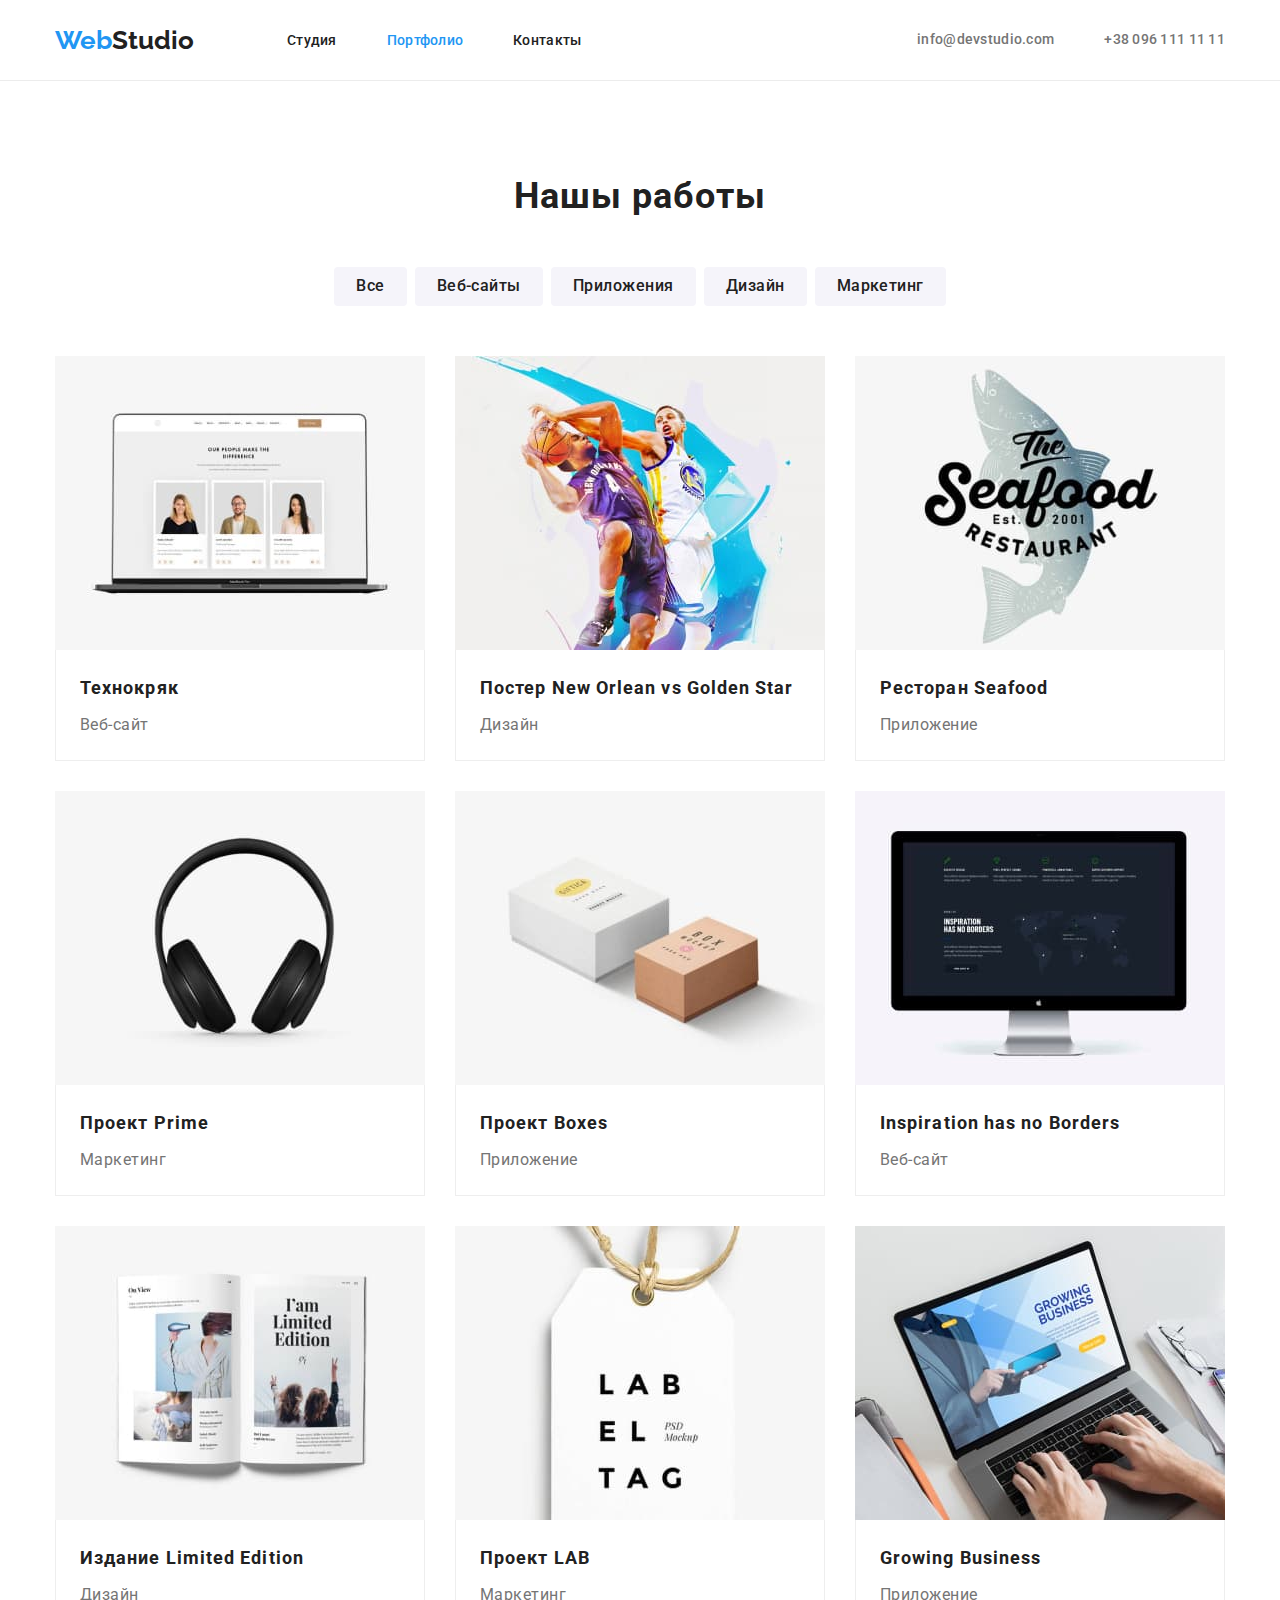
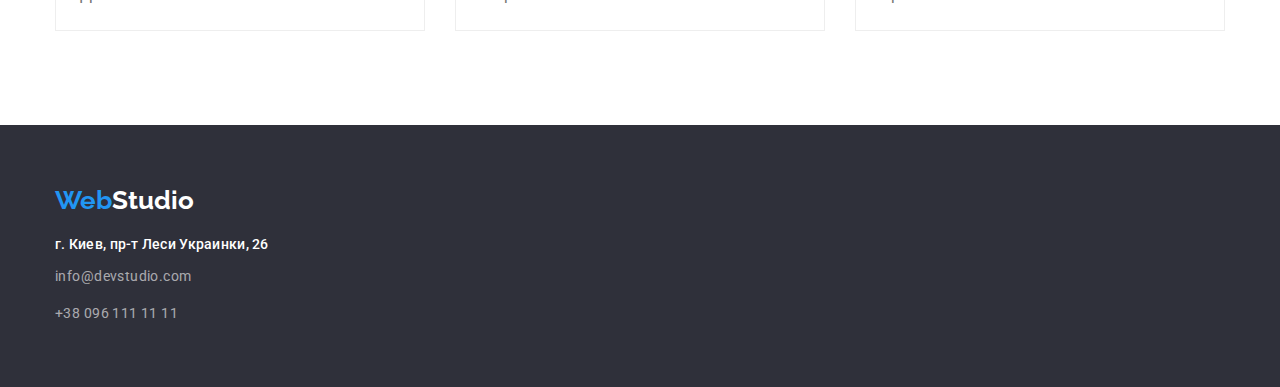
==== commit 2d0f879e: "corected after mentor remarks" ====
--- a/portfolio.html
+++ b/portfolio.html
@@ -19,7 +19,7 @@
 </head>
 
 <body>
-    <div class="bkgnd-header">
+    <div class="bkgnd-white">
         <div class="container">
             <header class="main-header">
                 <a href="./index.html" class="logo"><span class="accent">Web</span>Studio</a>
@@ -71,56 +71,72 @@
                 <ul class="project-portfolio list">
                     <li class="project-card">
                         <img class="project-img no-gap" src="./images/card-technockrayk.jpg" alt="Основная страница сайта" width="370" height="294">
-                        <h2 class="project-name">Технокряк</h2>
-                        <p class="project-category">Веб-сайт</p>
+                        <div class="project-tag">
+                            <h2 class="project-name">Технокряк</h2>
+                            <p class="project-category">Веб-сайт</p>
+                        </div>
                     </li>
                     <li class="project-card">
                         <img class="project-img no-gap" src="./images/card-poster.jpg" alt="Два баскетболиста с мячом" width="370" height="294">
-                        <h2 class="project-name">Постер New Orlean vs Golden Star</h2>
-                        <p class="project-category">Дизайн</p>
+                        <div class="project-tag">
+                            <h2 class="project-name">Постер New Orlean vs Golden Star</h2>
+                            <p class="project-category">Дизайн</p>
+                        </div>
                     </li>
                     <li class="project-card">
                         <img class="project-img no-gap" src="./images/card-restoran.jpg" alt="Логотп ресторана" width="370" height="294">
-                        <h2 class="project-name">Ресторан Seafood</h2>
-                        <p class="project-category">Приложение</p>
+                        <div class="project-tag">
+                            <h2 class="project-name">Ресторан Seafood</h2>
+                            <p class="project-category">Приложение</p>
+                        </div>
                     </li>
                     <li class="project-card">
                         <img class="project-img no-gap" src="./images/card-prime.jpg" alt="Полноразмерные наушники" width="370" height="294">
-                        <h2 class="project-name">Проект Prime</h2>
-                        <p class="project-category">Маркетинг</p>
+                        <div class="project-tag">
+                            <h2 class="project-name">Проект Prime</h2>
+                            <p class="project-category">Маркетинг</p>
+                        </div>
                     </li>
                     <li class="project-card">
                         <img class="project-img no-gap" src="./images/card-boxes.jpg" alt="Две коробки" width="370" height="294">
-                        <h2 class="project-name">Проект Boxes</h2>
-                        <p class="project-category">Приложение</p>
+                        <div class="project-tag">
+                            <h2 class="project-name">Проект Boxes</h2>
+                            <p class="project-category">Приложение</p>
+                        </div>
                     </li>
                     <li class="project-card">
-                        <img class="project-img no-gap" src="./images/card-noborders.jpg" alt="Фото главной страници 'проекта' Веб-сайта на мониторе"
-                            width="370" height="294">
-                        <h2 class="project-name">Inspiration has no Borders</h2>
-                        <p class="project-category">Веб-сайт</p>
+                        <img class="project-img no-gap" src="./images/card-noborders.jpg" alt="Фото главной страници 'проекта' Веб-сайта на мониторе" width="370" height="294">
+                        <div class="project-tag">
+                            <h2 class="project-name">Inspiration has no Borders</h2>
+                            <p class="project-category">Веб-сайт</p>
+                        </div>
                     </li>
                     <li class="project-card">
                         <img class="project-img no-gap" src="./images/card-publication.jpg" alt="<Журнал в развороте>" width="370" height="294">
-                        <h2 class="project-name">Издание Limited Edition</h2>
-                        <p class="project-category">Дизайн</p>
+                        <div class="project-tag">
+                            <h2 class="project-name">Издание Limited Edition</h2>
+                            <p class="project-category">Дизайн</p>
+                        </div>
                     </li>
                     <li class="project-card">
                         <img class="project-img no-gap" src="./images/card-lab.jpg" alt="Бирка с логотипом проекта" width="370" height="294">
-                        <h2 class="project-name">Проект LAB</h2>
-                        <p class="project-category">Маркетинг</p>
+                        <div class="project-tag">
+                            <h2 class="project-name">Проект LAB</h2>
+                            <p class="project-category">Маркетинг</p>
+                        </div>
                     </li>
                     <li class="project-card">
-                        <img class="project-img no-gap" src="./images/card-growing.jpg" alt="Фото Веб-сайта для приложения на ноутбуке" width="370"
-                            height="294">
-                        <h2 class="project-name">Growing Business</h2>
-                        <p class="project-category">Приложение</p>
+                        <img class="project-img no-gap" src="./images/card-growing.jpg" alt="Фото Веб-сайта для приложения на ноутбуке" width="370" height="294">
+                        <div class="project-tag">
+                            <h2 class="project-name">Growing Business</h2>
+                            <p class="project-category">Приложение</p>
+                        </div>
                     </li>
                 </ul>
             </section>
         </div>
     </main>
-    <div class="bkgnd-footer">
+    <div class="bkgnd-black">
         <div class="container">
             <footer class="main-footer">
                 <a href="./index.html" class="logo-footer"><span class="accent">Web</span><span
--- a/css/styles.css
+++ b/css/styles.css
@@ -15,39 +15,57 @@
 *,
 *::before,
 *::after {
-box-sizing: inherit;
+  box-sizing: inherit;
+}
+
+body {
+  font-family: Roboto, sans-serif;
+  color: var(--primary-text-color);
+
+  background-color: var(--primary-white-color);
 }
 
 .list {
   padding: 0;
   margin: 0;
+
   list-style-type: none;
-}
-
-body {
-  background-color: var(--primary-white-color);
-  color: var(--primary-text-color);
-  font-family: Roboto, sans-serif;
 }
 
 .accent {
   color: var(--accent-color);
 }
+
 .container {
+  width: 1200px;
   margin-left: auto;
   margin-right: auto;
-  width: 1200px;
-  padding-left: 0px;
-  padding-right: 0px;
-}
-
-.bkgnd-header {
+  padding-left: 15px;
+  padding-right: 15px;
+}
+
+.bkgnd-white {
   border-bottom: 1px solid rgba(236, 236, 236, 1);
 }
 
-.cont-flex {
-  display: flex;
-}
+.bkgnd-black {
+  margin: auto;
+
+  background-color: var(--slave-bcg-color);
+}
+
+.bkgnd-grey {
+  background-color: var(--secondary-section-color);
+}
+
+.hide {
+  display: none;
+}
+
+.section.cut-top {
+  padding-top: 0;
+}
+
 .logo, .logo-footer {
   text-decoration-line: none;
   font-family: Raleway;
@@ -66,13 +84,13 @@
 }
 
 .contacts-header {
-  font-style: normal;
-  text-decoration: none;
-  color: var(--secondary-text-color);
-  font-weight: 500;
   display: block;
   padding-top: 32px;
   padding-bottom: 32px;
+
+  text-decoration-line: none;
+  font-weight: 500;
+  color: var(--secondary-text-color);
 }
 
 .contacts-header:hover,
@@ -83,7 +101,6 @@
 
 .contacts-footer {
   text-decoration-line: none;
-  font-family: Roboto;
   font-style: normal;
   font-weight: 400;
   font-size: 14px;
@@ -94,32 +111,26 @@
 
 .contacts-footer:hover,
 .contacts-footer:focus {
-  text-decoration-line: none;
-  font-family: Roboto;
-  font-style: normal;
-  font-weight: 400;
-  font-size: 14px;
-  line-height: 2;
-  letter-spacing: 0.03em;
   color: var(--accent-color);
 }
 
 .vision-description {
+  margin: 0;
+
   font-style: normal;
   font-weight: 400;
   font-size: 14px;
   line-height: 1.7;
   letter-spacing: 0.03em;
   color: var(--secondary-text-color);
-  margin: 0;
+  
 }
 
 .main-header {
   display: flex;
   align-items: center;
-  margin-left: 15px;
-  margin-right: 15px;
-}
+}
+
 .main-manu {
   display: flex;
   margin-left: 93px;
@@ -133,20 +144,22 @@
   display: flex;
   margin-left: auto;
 }
+
 .address-nav > .address-link + .address-link {
- margin-left: 50px;
+  margin-left: 50px;
 }
 
 .main-menu-link {
+  display: block;
+  padding-top: 32px;
+  padding-bottom: 32px;
+
   text-decoration-line: none;
   font-size: 14px;
   font-weight: 500;
   line-height: 1.17;
   letter-spacing: 0.02em;
   color: var(--primary-text-color);
-  padding-top: 32px;
-  padding-bottom: 32px;
-  display: block;
 }
 
 .main-menu-link:hover,
@@ -159,14 +172,18 @@
 }
 
 .hero {
+  padding-top: 200px;
+  padding-bottom: 200px;
+
   text-align: center;
+
   background-color: var(--slave-bcg-color);
-  margin-bottom: 94px;
 }
 
 .hero-title {
   margin-top: 0;
   margin-bottom: 30px;
+
   font-size: 44px;
   font-weight: 900;
   line-height: 1.36;
@@ -176,13 +193,15 @@
 }
 
 .hero-button {
+  padding: 10px 32px;
+
   font-weight: 700;
   font-size: 16px;
   line-height: 1.88;
   letter-spacing: 0.06em;
   color: var(--primary-white-color);
+
   background-color: var(--accent-color);
-  padding: 10px 32px;
   box-shadow: 0px 4px 4px rgba(0, 0, 0, 0.15);
   border-radius: 4px;
   border: 0;
@@ -192,6 +211,7 @@
 .hero-button:focus {
   letter-spacing: 0.06em;
   color: var(--primary-white-color);
+
   background-color: rgba(33, 150, 243, 1);
   box-shadow: 0px 4px 4px rgba(0, 0, 0, 0.15);
 }
@@ -203,16 +223,13 @@
 }
 
 .our-vision-list-item {
+  margin: 15px;
   width: 270px;
-  margin: 15px;
 }
 
 .section {
   padding-top: 94px;
   padding-bottom: 94px;
-  margin-left: 15px;
-  margin-right: 15px;
-
 }
 
 .activities {
@@ -239,8 +256,7 @@
 
 .filter-button {
   padding: 6px 22px;
-  border-radius: 4px;
-  border: 0px;
+  
   font-family: Roboto;
   font-weight: 500;
   font-size: 16px;
@@ -248,12 +264,16 @@
   text-align: center;
   letter-spacing: 0.03em;
   color: var(--primary-text-color);
+
   background-color: var(--secondary-section-color);
+  border: 0px;
+  border-radius: 4px;
 }
 
 .filter-button:hover,
 .filter-button:focus {
   color: var(--primary-white-color);
+
   background-color: var(--accent-color);
   box-shadow: 0px 3px 1px rgba(0, 0, 0, 0.1),
   0px 1px 2px rgba(0, 0, 0, 0.08),
@@ -268,57 +288,64 @@
 }
 
 .project-card {
+  margin: 15px;
+
   max-width: 370px;
-  margin: 15px;
-  border: 1px solid rgba(238, 238, 238, 1);
   box-sizing: border-box;
-  padding-bottom: 20px;
+
   overflow: hidden;
 }
 
 .project-img {
-  margin-bottom: 20px;
   max-width: 100%;
   height: auto;
 }
 
+.project-tag {
+  padding: 20px 24px 20px 24px;
+
+  border-left: 1px solid rgba(238, 238, 238, 1);
+  border-right: 1px solid rgba(238, 238, 238, 1);
+  border-bottom: 1px solid rgba(238, 238, 238, 1);
+}
+
 .project-name {
+  margin: 0px 0px 4px 0px;
+  
   font-style: normal;
   font-weight: 700;
   font-size: 18px;
   line-height: 2;
   letter-spacing: 0.06em;
-  margin: 0 24px 4px 24px;
 }
 
 .project-category {
+  margin: 0;
+
   font-style: normal;
   font-weight: 400;
   font-size: 16px;
   line-height: 30px;
   letter-spacing: 0.03em;
   color: var(--secondary-text-color);
-  margin: 0px 24px 0 24px
 }
 
 .vision-title {
+  margin-top: 0;
+  margin-bottom: 10px;
+
   font-family: Roboto;
   font-weight: 700;
   font-size: 14px;
   line-height: 1.14;
   letter-spacing: 0.03em;
   text-transform: uppercase;
-  margin-top: 0;
-  margin-bottom: 10px;
-}
-
-.secondary-section {
-  background-color: var(--secondary-section-color);
 }
 
 .section-title {
   margin-top: 0;
   margin-bottom: 50px;
+
   font-weight: 700;
   font-size: 36px;
   line-height: 1.17;
@@ -329,8 +356,9 @@
 .crew-card {
   width: 270px;
   height: 368px;
+  margin: 15px;
+  
   background-color: var(--primary-white-color);
-  margin: 15px;
   box-shadow: 0px 1px 3px rgba(0, 0, 0, 0.12),
   0px 1px 1px rgba(0, 0, 0, 0.14),
   0px 2px 1px rgba(0, 0, 0, 0.2);
@@ -348,9 +376,10 @@
 }
 
 .crew-name {
-  text-align: center;
   margin-top: 0;
   margin-bottom: 10px;
+
+  text-align: center;
   font-weight: 500;
   font-size: 16px;
   line-height: 1.19;
@@ -358,9 +387,10 @@
 }
 
 .crew-job {
-  text-align: center;
   margin-top: 0;
   margin-bottom: 30px;
+
+  text-align: center;
   font-weight: 400;
   font-size: 16px;
   line-height: 1.19;
@@ -382,19 +412,10 @@
 .main-footer {
   display: flex;
   flex-direction: column;
-  margin-left: 15px;
-  margin-right: 15px;
   padding-top: 60px;
   padding-bottom: 60px;
 }
 
-
-
-.bkgnd-footer {
-  background-color: var(--slave-bcg-color);
-  margin: auto;
-}
-
 .address-footer {
   display: flex;
   flex-direction: column;
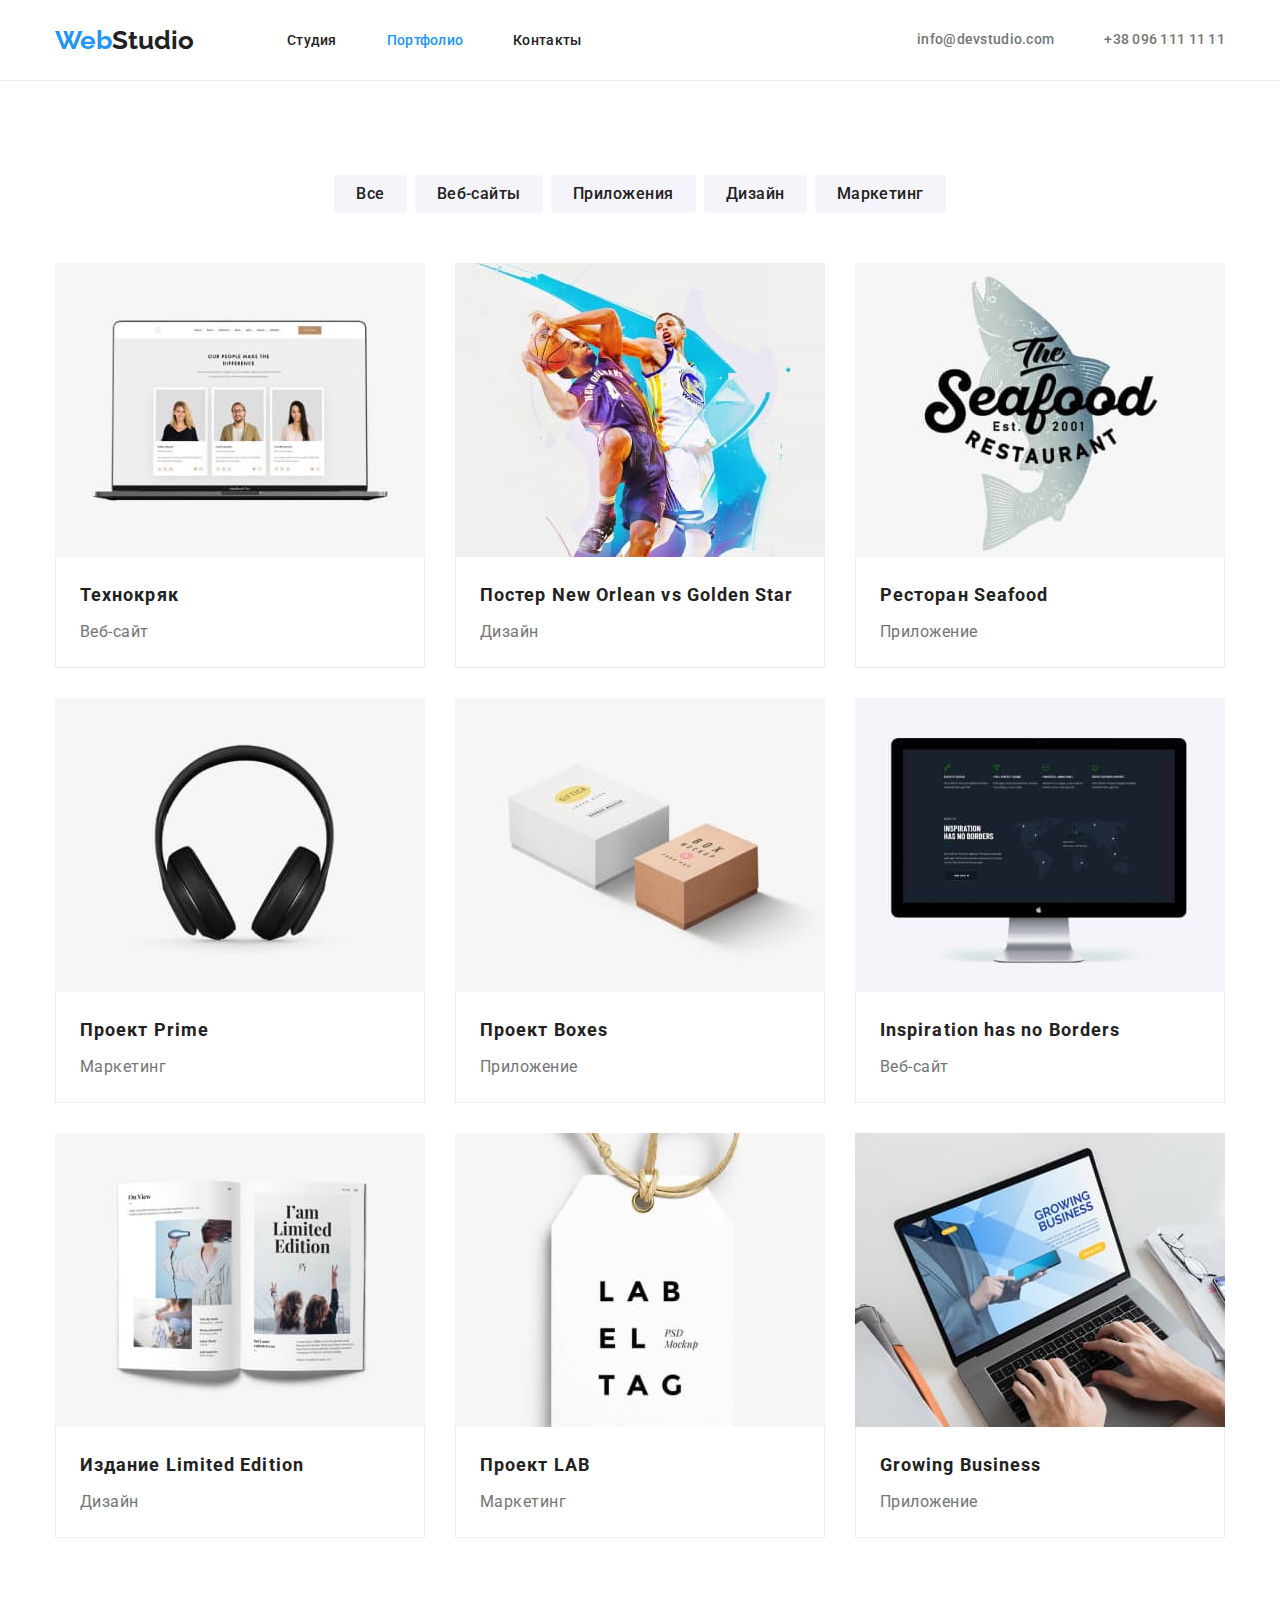
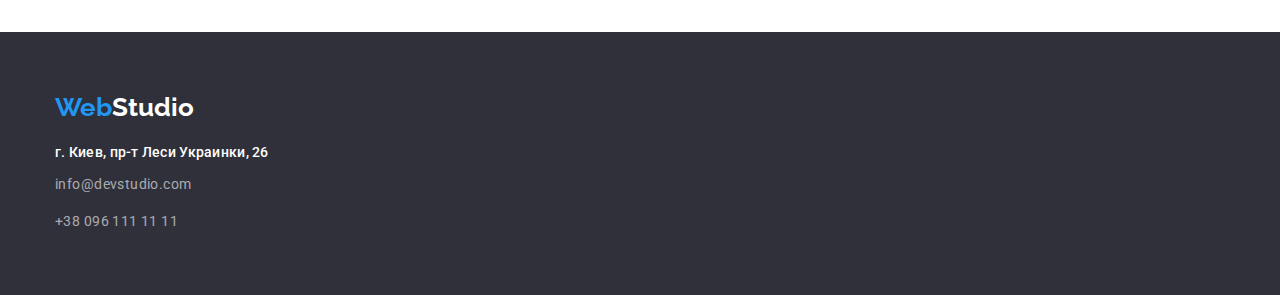
==== commit 21f0e339: "swap container and section" ====
--- a/portfolio.html
+++ b/portfolio.html
@@ -17,40 +17,37 @@
     />
     <link rel="stylesheet" href="./css/styles.css" />
 </head>
-
 <body>
-    <div class="bkgnd-white">
-        <div class="container">
-            <header class="main-header">
-                <a href="./index.html" class="logo"><span class="accent">Web</span>Studio</a>
-                <nav class="main-nav">
-                    <ul class="main-manu list">
-                        <li class="link">
-                            <a href="./index.html" class="main-menu-link">Студия</a>
-                        </li>
-                        <li class="link">
-                            <a href="./portfolio.html" class="current main-menu-link">Портфолио</a>
-                        </li>
-                        <li class="link">
-                            <a href="#" class="main-menu-link">Контакты</a>
-                        </li>
-                    </ul>
-                </nav>
-                <ul class="address-nav list">
-                    <li class="address-link">
-                        <a href="mailto:info@devstudio.com" class="contacts-header">info@devstudio.com</a>
+    <header class="main-header">
+        <div class="container flex hrznt-cent">
+            <a href="./index.html" class="logo" lang="en"><span class="accent">Web</span>Studio</a>
+            <nav class="main-nav">
+                <ul class="main-manu list">
+                    <li class="link">
+                        <a href="./index.html" class="main-menu-link">Студия</a>
                     </li>
-                    <li class="address-link">
-                        <a href="tel:+380961111111" class="contacts-header">+38 096 111 11 11</a>
+                    <li class="link">
+                        <a href="./portfolio.html" class="current main-menu-link">Портфолио</a>
+                    </li>
+                    <li class="link">
+                        <a href="#" class="main-menu-link">Контакты</a>
                     </li>
                 </ul>
-            </header>
+            </nav>
+            <ul class="address-nav list">
+                <li class="address-link">
+                    <a href="mailto:info@devstudio.com" class="contacts-header" lang="en">info@devstudio.com</a>
+                </li>
+                <li class="address-link">
+                    <a href="tel:+380961111111" class="contacts-header">+38 096 111 11 11</a>
+                </li>
+            </ul>
         </div>
-    </div>
+    </header>
     <main>
-        <div class="container">
-            <section class="section">
-                <h1 class="section-title">Нашы работы</h1>
+        <section class="section">
+            <div class="container">
+                <h1 class="section-title hide">Нашы работы</h1>
                 <ul class="filter list">
                     <li class="filter-item">
                         <button type="button" class="filter-button">Все</button>
@@ -70,30 +67,34 @@
                 </ul>
                 <ul class="project-portfolio list">
                     <li class="project-card">
-                        <img class="project-img no-gap" src="./images/card-technockrayk.jpg" alt="Основная страница сайта" width="370" height="294">
+                        <img class="project-img no-gap" src="./images/card-technockrayk.jpg" alt="Основная страница сайта" width="370"
+                            height="294">
                         <div class="project-tag">
                             <h2 class="project-name">Технокряк</h2>
                             <p class="project-category">Веб-сайт</p>
                         </div>
                     </li>
                     <li class="project-card">
-                        <img class="project-img no-gap" src="./images/card-poster.jpg" alt="Два баскетболиста с мячом" width="370" height="294">
+                        <img class="project-img no-gap" src="./images/card-poster.jpg" alt="Два баскетболиста с мячом" width="370"
+                            height="294">
                         <div class="project-tag">
-                            <h2 class="project-name">Постер New Orlean vs Golden Star</h2>
+                            <h2 class="project-name">Постер <span lang="en">New Orlean vs Golden Star</span></h2>
                             <p class="project-category">Дизайн</p>
                         </div>
                     </li>
                     <li class="project-card">
-                        <img class="project-img no-gap" src="./images/card-restoran.jpg" alt="Логотп ресторана" width="370" height="294">
+                        <img class="project-img no-gap" src="./images/card-restoran.jpg" alt="Логотп ресторана" width="370"
+                            height="294">
                         <div class="project-tag">
-                            <h2 class="project-name">Ресторан Seafood</h2>
+                            <h2 class="project-name">Ресторан <span lang="en">Seafood</span></h2>
                             <p class="project-category">Приложение</p>
                         </div>
                     </li>
                     <li class="project-card">
-                        <img class="project-img no-gap" src="./images/card-prime.jpg" alt="Полноразмерные наушники" width="370" height="294">
+                        <img class="project-img no-gap" src="./images/card-prime.jpg" alt="Полноразмерные наушники" width="370"
+                            height="294">
                         <div class="project-tag">
-                            <h2 class="project-name">Проект Prime</h2>
+                            <h2 class="project-name">Проект <span lang="en">Prime</span></h2>
                             <p class="project-category">Маркетинг</p>
                         </div>
                     </li>
@@ -105,58 +106,60 @@
                         </div>
                     </li>
                     <li class="project-card">
-                        <img class="project-img no-gap" src="./images/card-noborders.jpg" alt="Фото главной страници 'проекта' Веб-сайта на мониторе" width="370" height="294">
+                        <img class="project-img no-gap" src="./images/card-noborders.jpg"
+                            alt="Фото главной страници 'проекта' Веб-сайта на мониторе" width="370" height="294">
                         <div class="project-tag">
-                            <h2 class="project-name">Inspiration has no Borders</h2>
+                            <h2 class="project-name" lang="en">Inspiration has no Borders</h2>
                             <p class="project-category">Веб-сайт</p>
                         </div>
                     </li>
                     <li class="project-card">
-                        <img class="project-img no-gap" src="./images/card-publication.jpg" alt="<Журнал в развороте>" width="370" height="294">
+                        <img class="project-img no-gap" src="./images/card-publication.jpg" alt="Журнал в развороте" width="370"
+                            height="294">
                         <div class="project-tag">
-                            <h2 class="project-name">Издание Limited Edition</h2>
+                            <h2 class="project-name">Издание <span lang="en">Limited Edition</span></h2>
                             <p class="project-category">Дизайн</p>
                         </div>
                     </li>
                     <li class="project-card">
-                        <img class="project-img no-gap" src="./images/card-lab.jpg" alt="Бирка с логотипом проекта" width="370" height="294">
+                        <img class="project-img no-gap" src="./images/card-lab.jpg" alt="Фото бирки с логотипом проекта" width="370"
+                            height="294">
                         <div class="project-tag">
-                            <h2 class="project-name">Проект LAB</h2>
+                            <h2 class="project-name">Проект <span lang="en">LAB</span></h2>
                             <p class="project-category">Маркетинг</p>
                         </div>
                     </li>
                     <li class="project-card">
-                        <img class="project-img no-gap" src="./images/card-growing.jpg" alt="Фото Веб-сайта для приложения на ноутбуке" width="370" height="294">
+                        <img class="project-img no-gap" src="./images/card-growing.jpg" alt="Фото Веб-сайта для приложения на ноутбуке"
+                            width="370" height="294">
                         <div class="project-tag">
-                            <h2 class="project-name">Growing Business</h2>
+                            <h2 class="project-name" lang="en">Growing Business</h2>
                             <p class="project-category">Приложение</p>
                         </div>
                     </li>
                 </ul>
-            </section>
+            </div>
+        </section>
+    </main>
+    <footer class="main-footer">
+        <div class="container">
+            <a href="./index.html" class="logo-footer" lang="en"><span class="accent">Web</span><span
+                    class="logo-white">Studio</span></a>
+            <address>
+                <ul class="address-footer list">
+                    <li class="address-item">
+                        <a href="#" class="address-link">г. Киев, пр-т Леси Украинки, 26</a>
+                    </li>
+                    <li class="address-item">
+                        <a href="mailto:info@devstudio.com" class="contacts-footer"  lang="en">info@devstudio.com</a>
+                    </li>
+                    <li class="address-item">
+                        <a href="tel:+380961111111" class="contacts-footer">+38 096 111 11 11</a>
+                    </li>
+                </ul>
+            </address>
         </div>
-    </main>
-    <div class="bkgnd-black">
-        <div class="container">
-            <footer class="main-footer">
-                <a href="./index.html" class="logo-footer"><span class="accent">Web</span><span
-                        class="logo-white">Studio</span></a>
-                <address>
-                    <ul class="address-footer list">
-                        <li class="address-item">
-                            <a href="#" class="address-link">г. Киев, пр-т Леси Украинки, 26</a>
-                        </li>
-                        <li class="address-item">
-                            <a href="mailto:info@devstudio.com" class="contacts-footer">info@devstudio.com</a>
-                        </li>
-                        <li class="address-item">
-                            <a href="tel:+380961111111" class="contacts-footer">+38 096 111 11 11</a>
-                        </li>
-                    </ul>
-                </address>
-            </footer>
-        </div>
-    </div>
+    </footer>
 </body>
 
 </html>--- a/css/styles.css
+++ b/css/styles.css
@@ -36,6 +36,26 @@
   color: var(--accent-color);
 }
 
+.secnd-section-color {
+  background-color: var(--secondary-section-color);
+}
+
+.flex {
+  display: flex;
+}
+
+.hrznt-cent {
+  align-items:center;
+}
+
+.hide {
+  display: none;
+}
+
+.section.cut-top {
+  padding-top: 0;
+}
+
 .container {
   width: 1200px;
   margin-left: auto;
@@ -44,26 +64,48 @@
   padding-right: 15px;
 }
 
-.bkgnd-white {
+.main-header {
   border-bottom: 1px solid rgba(236, 236, 236, 1);
 }
 
-.bkgnd-black {
-  margin: auto;
-
-  background-color: var(--slave-bcg-color);
-}
-
-.bkgnd-grey {
-  background-color: var(--secondary-section-color);
-}
-
-.hide {
-  display: none;
-}
-
-.section.cut-top {
-  padding-top: 0;
+.main-manu {
+  display: flex;
+  margin-left: 93px;
+}
+
+.main-manu .link+.link {
+  margin-left: 50px;
+}
+
+.address-nav {
+  display: flex;
+  margin-left: auto;
+}
+
+.address-nav>.address-link+.address-link {
+  margin-left: 50px;
+}
+
+.main-menu-link {
+  display: block;
+  padding-top: 32px;
+  padding-bottom: 32px;
+
+  text-decoration-line: none;
+  font-size: 14px;
+  font-weight: 500;
+  line-height: 1.17;
+  letter-spacing: 0.02em;
+  color: var(--primary-text-color);
+}
+
+.main-menu-link:hover,
+.main-menu-link:focus {
+  color: var(--accent-color);
+}
+
+.current {
+  color: var(--accent-color);
 }
 
 .logo, .logo-footer {
@@ -76,6 +118,7 @@
 }
 
 .logo-footer {
+  display: block;
   margin-bottom: 20px;
 } 
 
@@ -124,51 +167,6 @@
   letter-spacing: 0.03em;
   color: var(--secondary-text-color);
   
-}
-
-.main-header {
-  display: flex;
-  align-items: center;
-}
-
-.main-manu {
-  display: flex;
-  margin-left: 93px;
-}
-
-.main-manu .link + .link {
-  margin-left: 50px;
-}
-
-.address-nav {
-  display: flex;
-  margin-left: auto;
-}
-
-.address-nav > .address-link + .address-link {
-  margin-left: 50px;
-}
-
-.main-menu-link {
-  display: block;
-  padding-top: 32px;
-  padding-bottom: 32px;
-
-  text-decoration-line: none;
-  font-size: 14px;
-  font-weight: 500;
-  line-height: 1.17;
-  letter-spacing: 0.02em;
-  color: var(--primary-text-color);
-}
-
-.main-menu-link:hover,
-.main-menu-link:focus {
-  color: var(--accent-color);
-}
-
-.current {
-  color: var(--accent-color);
 }
 
 .hero {
@@ -371,8 +369,9 @@
   margin: -15px;
 }
 
-.crew-photo {
-  margin-bottom: 30px;
+.crew-tag {
+  padding-top: 30px;
+  padding-bottom: 30px;
 }
 
 .crew-name {
@@ -387,8 +386,7 @@
 }
 
 .crew-job {
-  margin-top: 0;
-  margin-bottom: 30px;
+  margin: 0;
 
   text-align: center;
   font-weight: 400;
@@ -410,10 +408,11 @@
 }
 
 .main-footer {
-  display: flex;
-  flex-direction: column;
   padding-top: 60px;
   padding-bottom: 60px;
+  margin: auto;
+  
+  background-color: var(--slave-bcg-color);
 }
 
 .address-footer {
